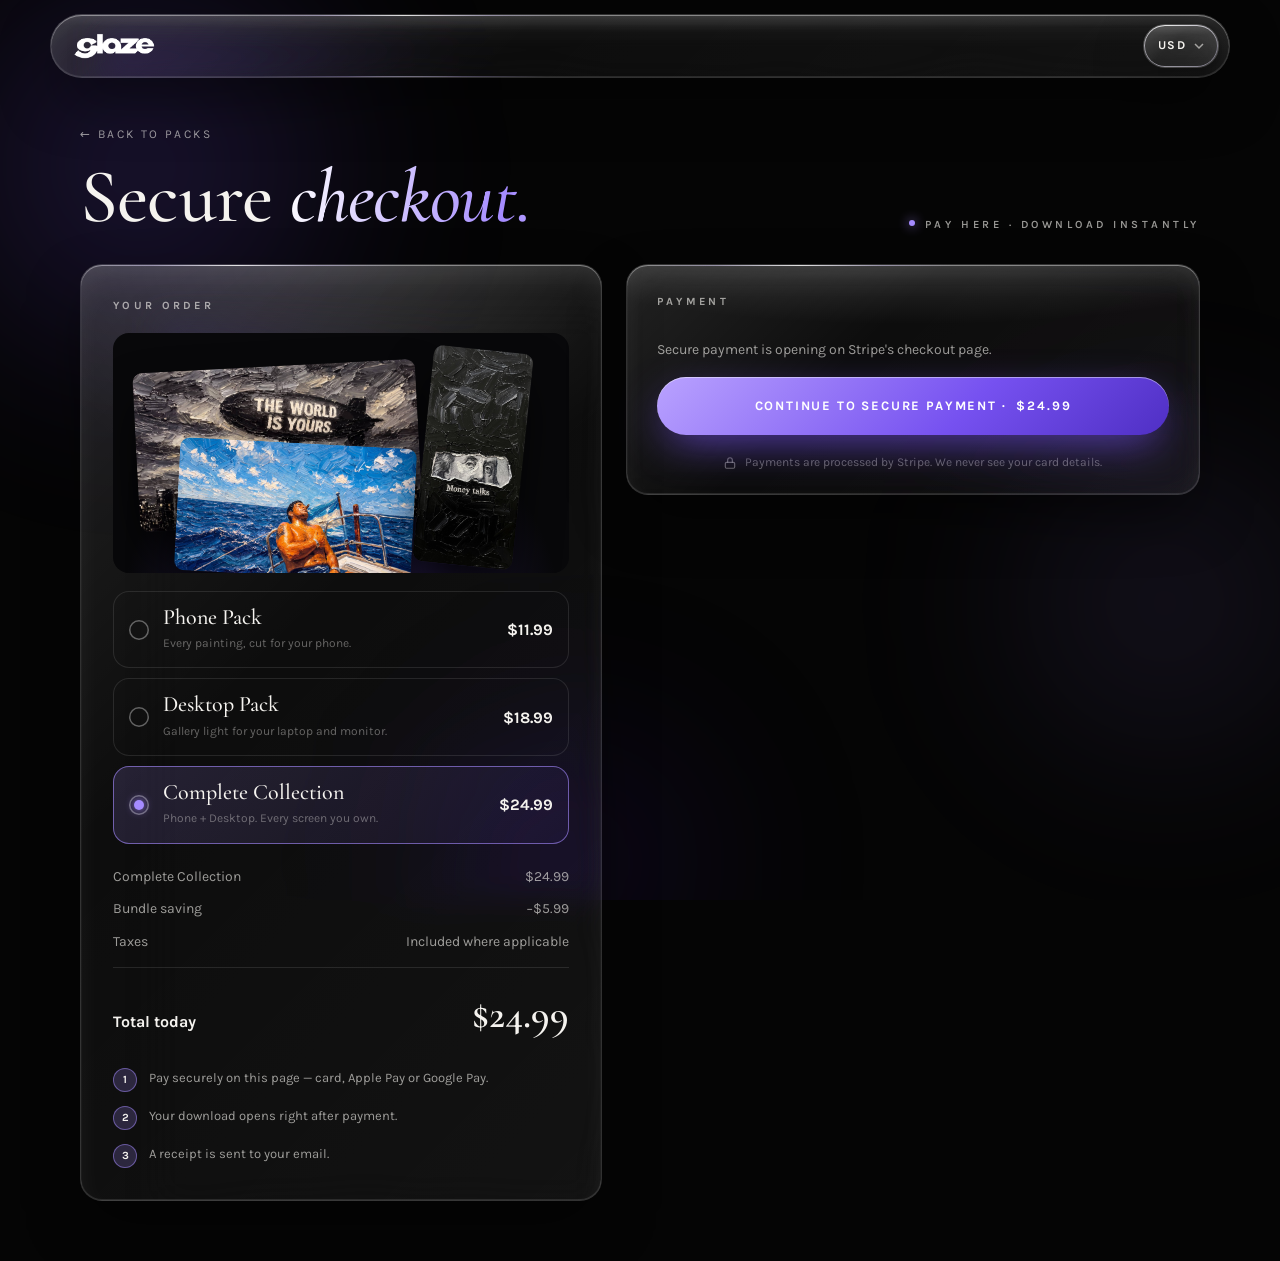
==== public/checkout.html @ a7d34955 "Add files via upload" ====
<!doctype html>
<html lang="en">
<head>
  <meta charset="utf-8">
  <meta name="viewport" content="width=device-width, initial-scale=1, viewport-fit=cover">
  <title>Checkout — Glaze</title>
  <meta name="robots" content="noindex">
  <meta name="theme-color" content="#050505">
  <link rel="icon" href="assets/img/logo-mark.png">
  <link rel="preconnect" href="https://fonts.googleapis.com">
  <link rel="preconnect" href="https://fonts.gstatic.com" crossorigin>
  <link href="https://fonts.googleapis.com/css2?family=Cormorant+Garamond:ital,wght@0,400;0,500;0,600;1,400;1,500&family=Karla:wght@400;500;600;700&display=swap" rel="stylesheet">
  <link rel="stylesheet" href="assets/css/style.css">
  <!-- Stripe.js must always load from js.stripe.com -->
  <script src="https://js.stripe.com/v3/"></script>
</head>
<body>
  <svg width="0" height="0" style="position:absolute" aria-hidden="true">
    <filter id="lg-refract" x="0" y="0" width="100%" height="100%" color-interpolation-filters="sRGB">
      <feTurbulence type="fractalNoise" baseFrequency="0.006 0.012" numOctaves="2" seed="7" result="noise"/>
      <feGaussianBlur in="noise" stdDeviation="2.5" result="soft"/>
      <feDisplacementMap in="SourceGraphic" in2="soft" scale="38" xChannelSelector="R" yChannelSelector="G"/>
    </filter>
  </svg>
  <div class="aura" aria-hidden="true"><i></i><i></i><i></i></div>

  <header class="nav glass refract">
    <a class="logo" href="index.html" aria-label="Glaze home"><img data-logo src="assets/img/logo-wordmark.png" alt="glaze"></a>
    <div class="nav-right">
      <div class="currency" data-currency>
        <button class="currency-btn glass" aria-haspopup="listbox" aria-expanded="false">
          <span data-currency-code>EUR</span>
          <svg class="chev" width="10" height="10" viewBox="0 0 10 10"><path d="M1 3l4 4 4-4" stroke="currentColor" stroke-width="1.5" fill="none"/></svg>
        </button>
        <div class="currency-menu glass" role="listbox"></div>
      </div>
    </div>
  </header>

  <main class="checkout-page">
    <div class="co-head">
      <div>
        <a class="back" href="index.html#packs">← Back to packs</a>
        <h1 class="display" style="margin-top:14px">Secure <em>checkout.</em></h1>
      </div>
      <div class="eyebrow"><span class="dot"></span>Pay here · Download instantly</div>
    </div>

    <div class="co-grid">
      <!-- Order -->
      <section class="co-card glass refract">
        <h2>Your order</h2>
        <div class="co-preview" data-preview></div>
        <div class="pack-options" data-options role="radiogroup" aria-label="Choose a pack"></div>
        <div class="summary">
          <div class="row"><span data-sum-name>Pack</span><span data-sum-price></span></div>
          <div class="row" data-sum-save-row hidden><span>Bundle saving</span><span data-sum-save></span></div>
          <div class="row"><span>Taxes</span><span>Included where applicable</span></div>
          <div class="row total"><span>Total today</span><span class="amt" data-sum-total></span></div>
        </div>
        <div class="steps">
          <div><span>1</span>Pay securely on this page — card, Apple Pay or Google Pay.</div>
          <div><span>2</span>Your download opens right after payment.</div>
          <div><span>3</span>A receipt is sent to your email.</div>
        </div>
      </section>

      <!-- Payment: Stripe Embedded Checkout mounts here -->
      <section class="co-card glass pay-card">
        <h2>Payment</h2>
        <div class="stripe-mount" id="stripe-checkout" aria-live="polite">
          <div class="pay-loading" data-pay-loading>
            <span class="spinner" aria-hidden="true"></span>
            <span>Preparing secure payment…</span>
          </div>
        </div>
        <div class="pay-fallback" data-pay-fallback hidden>
          <p>Secure payment is opening on Stripe's checkout page.</p>
          <a class="btn btn-violet pay" data-fallback-link href="#">Continue to secure payment · <span data-sum-total></span></a>
        </div>
        <div class="secure">
          <svg width="14" height="14" viewBox="0 0 24 24" fill="none" stroke="currentColor" stroke-width="2"><rect x="4" y="11" width="16" height="10" rx="2"/><path d="M8 11V7a4 4 0 018 0v4"/></svg>
          Payments are processed by Stripe. We never see your card details.
        </div>
      </section>
    </div>
  </main>

  <div class="toast glass" data-toast role="status"></div>

  <script src="assets/js/config.js"></script>
  <script src="assets/js/currency.js"></script>
  <script src="assets/js/effects.js"></script>
  <script src="assets/js/checkout.js"></script>
</body>
</html>
---- public/assets/css/style.css ----
/* =========================================================
   GLAZE — styles
   Black & white brand, violet details, liquid glass surfaces
   ========================================================= */
:root {
  --bg: #050505;
  --bg-2: #0b0b0d;
  --ink: #f5f3ef;
  --muted: rgba(245, 243, 239, 0.62);
  --faint: rgba(245, 243, 239, 0.38);
  --line: rgba(255, 255, 255, 0.10);
  --violet: #a58bff;
  --violet-2: #7651f0;
  --violet-deep: #2a1660;
  --violet-glow: rgba(140, 105, 255, 0.35);
  --serif: 'Cormorant Garamond', 'Playfair Display', Georgia, serif;
  --sans: 'Karla', ui-sans-serif, system-ui, -apple-system, sans-serif;
  --radius: 22px;
  --ease: cubic-bezier(.2, .8, .2, 1);
  --gutter: clamp(16px, 4vw, 48px);
  color-scheme: dark;
}

* { box-sizing: border-box; }
html { scroll-behavior: smooth; -webkit-text-size-adjust: 100%; overflow-x: clip; }
body {
  margin: 0; background: var(--bg); color: var(--ink);
  font-family: var(--sans); font-size: 16px; line-height: 1.6;
  -webkit-font-smoothing: antialiased; overflow-x: clip;
}
img { display: block; max-width: 100%; }
[hidden] { display: none !important; }
a { color: inherit; text-decoration: none; }
button { font: inherit; color: inherit; cursor: pointer; border: 0; background: none; }
::selection { background: var(--violet-2); color: #fff; }

/* Film grain + ambient violet light over the whole page */
.grain {
  position: fixed; inset: -50%; z-index: 100; pointer-events: none; opacity: .07;
  background-image: url("data:image/svg+xml,%3Csvg xmlns='http://www.w3.org/2000/svg' width='160' height='160'%3E%3Cfilter id='n'%3E%3CfeTurbulence type='fractalNoise' baseFrequency='.85' numOctaves='3' stitchTiles='stitch'/%3E%3C/filter%3E%3Crect width='100%25' height='100%25' filter='url(%23n)'/%3E%3C/svg%3E");
  animation: grain 1.2s steps(6) infinite;
}
@keyframes grain { 0%{transform:translate(0,0)} 20%{transform:translate(-3%,2%)} 40%{transform:translate(2%,-3%)} 60%{transform:translate(-2%,-1%)} 80%{transform:translate(3%,3%)} 100%{transform:translate(0,0)} }
.aura { position: fixed; inset: 0; z-index: -1; pointer-events: none; overflow: hidden; }
.aura i { position: absolute; border-radius: 50%; filter: blur(90px); opacity: .55; animation: drift 22s var(--ease) infinite alternate; }
.aura i:nth-child(1) { width: 46vw; height: 46vw; left: -12vw; top: -10vw; background: radial-gradient(circle, rgba(118,81,240,.45), transparent 65%); }
.aura i:nth-child(2) { width: 38vw; height: 38vw; right: -10vw; top: 40vh; background: radial-gradient(circle, rgba(165,139,255,.25), transparent 65%); animation-delay: -8s; }
.aura i:nth-child(3) { width: 30vw; height: 30vw; left: 30vw; bottom: -12vw; background: radial-gradient(circle, rgba(60,30,140,.5), transparent 65%); animation-delay: -14s; }
@keyframes drift { to { transform: translate(6vw, -4vh) scale(1.15); } }

/* ---------- Typography helpers ---------- */
.eyebrow { font-size: 11px; letter-spacing: .32em; text-transform: uppercase; color: var(--muted); font-weight: 600; }
.eyebrow .dot { display: inline-block; width: 6px; height: 6px; border-radius: 50%; background: var(--violet); margin-right: 10px; vertical-align: 2px; box-shadow: 0 0 12px var(--violet); }
.display { font-family: var(--serif); font-weight: 500; line-height: .98; letter-spacing: -.01em; margin: 0; }
.display em, .accent {
  font-style: italic; font-weight: 500;
  background: linear-gradient(100deg, #fff 0%, var(--violet) 45%, #d9ccff 70%, var(--violet-2) 100%);
  background-size: 200% 100%; -webkit-background-clip: text; background-clip: text; color: transparent;
  animation: sheen 8s linear infinite;
}
@keyframes sheen { to { background-position: -200% 0; } }
.lead { color: var(--muted); font-size: clamp(16px, 1.4vw, 18px); max-width: 560px; }
.section { position: relative; padding: clamp(80px, 12vw, 160px) var(--gutter); }
.wrap { max-width: 1240px; margin: 0 auto; }
.section-head { display: grid; gap: 18px; margin-bottom: clamp(36px, 6vw, 64px); }
.section-head h2 { font-size: clamp(42px, 6.4vw, 88px); }
.center { text-align: center; justify-items: center; }

/* =========================================================
   LIQUID GLASS
   Layered: blur + saturation, specular rim, inner glow,
   moving highlight. Chromium also gets real refraction via
   an SVG displacement filter (class .lg-refract, set by JS).
   ========================================================= */
.glass {
  position: relative; isolation: isolate;
  background: linear-gradient(135deg, rgba(255,255,255,.12), rgba(255,255,255,.035) 40%, rgba(255,255,255,.06));
  -webkit-backdrop-filter: blur(18px) saturate(180%) brightness(1.05);
  backdrop-filter: blur(18px) saturate(180%) brightness(1.05);
  border: 1px solid rgba(255,255,255,.14);
  box-shadow:
    inset 0 1px 0 rgba(255,255,255,.38),
    inset 0 -1px 0 rgba(255,255,255,.08),
    inset 0 0 0 1px rgba(255,255,255,.03),
    inset 0 18px 40px -20px rgba(255,255,255,.18),
    0 24px 60px -12px rgba(0,0,0,.6);
  border-radius: var(--radius);
}
.glass::before { /* specular rim that follows the pointer */
  content: ''; position: absolute; inset: 0; border-radius: inherit; padding: 1px; pointer-events: none; z-index: 2;
  background: radial-gradient(240px circle at var(--mx, 30%) var(--my, 0%), rgba(255,255,255,.75), rgba(190,170,255,.25) 35%, transparent 65%);
  -webkit-mask: linear-gradient(#000 0 0) content-box, linear-gradient(#000 0 0);
  -webkit-mask-composite: xor; mask-composite: exclude;
}
.glass::after { /* soft inner sheen */
  content: ''; position: absolute; inset: 0; border-radius: inherit; pointer-events: none; z-index: -1;
  background: radial-gradient(120% 60% at 50% -10%, rgba(255,255,255,.16), transparent 60%);
}
.lg-refract .glass.refract {
  -webkit-backdrop-filter: url(#lg-refract) blur(14px) saturate(180%) brightness(1.06);
  backdrop-filter: url(#lg-refract) blur(14px) saturate(180%) brightness(1.06);
}

/* ---------- Buttons ---------- */
.btn {
  position: relative; display: inline-flex; align-items: center; justify-content: center; gap: 10px;
  height: 52px; padding: 0 26px; border-radius: 999px; font-weight: 700; font-size: 13px;
  letter-spacing: .14em; text-transform: uppercase; white-space: nowrap;
  transition: transform .4s var(--ease), box-shadow .4s var(--ease), background .4s;
}
.btn:active { transform: scale(.97); }
.btn-primary { background: var(--ink); color: #0a0a0a; box-shadow: 0 0 0 1px rgba(255,255,255,.4), 0 10px 40px -8px var(--violet-glow); }
.btn-primary:hover { transform: translateY(-2px); box-shadow: 0 0 0 1px #fff, 0 18px 50px -8px rgba(140,105,255,.6); }
.btn-violet { background: linear-gradient(135deg, #b9a2ff, var(--violet-2) 60%, #4f2fc4); color: #fff; box-shadow: inset 0 1px 0 rgba(255,255,255,.45), 0 14px 44px -10px rgba(118,81,240,.8); }
.btn-violet:hover { transform: translateY(-2px); box-shadow: inset 0 1px 0 rgba(255,255,255,.55), 0 20px 56px -10px rgba(140,105,255,.95); }
.btn-glass { color: var(--ink); }
.btn-glass:hover { transform: translateY(-2px); }
.btn .arrow { transition: transform .4s var(--ease); }
.btn:hover .arrow { transform: translateX(4px); }

/* ---------- Navigation ---------- */
.nav {
  position: fixed; top: 14px; left: 50%; transform: translateX(-50%); z-index: 50;
  width: min(1180px, calc(100% - 28px)); height: 64px; padding: 0 10px 0 22px;
  display: flex; align-items: center; justify-content: space-between; gap: 16px; border-radius: 999px;
  transition: top .4s var(--ease), background .4s;
}
.logo { display: flex; align-items: center; height: 100%; }
.logo img { height: 26px; width: auto; }
.nav-links { display: flex; gap: 30px; font-size: 11px; letter-spacing: .26em; text-transform: uppercase; color: var(--muted); font-weight: 600; }
.nav-links a { transition: color .3s; }
.nav-links a:hover { color: var(--ink); }
.nav-right { display: flex; align-items: center; gap: 8px; }
.nav .btn { height: 44px; padding: 0 20px; font-size: 11px; }

.currency { position: relative; }
.currency-btn { height: 44px; padding: 0 14px; border-radius: 999px; display: flex; align-items: center; gap: 8px; font-size: 12px; font-weight: 700; letter-spacing: .12em; }
.currency-btn .chev { opacity: .6; transition: transform .3s; }
.currency.open .currency-btn .chev { transform: rotate(180deg); }
.currency-menu {
  position: absolute; right: 0; top: calc(100% + 10px); width: 240px; max-height: 360px; overflow: auto; padding: 8px;
  opacity: 0; pointer-events: none; transform: translateY(-6px) scale(.98); transform-origin: top right;
  transition: opacity .3s var(--ease), transform .3s var(--ease); background: rgba(14,12,22,.72); border-radius: 18px;
}
.currency.open .currency-menu { opacity: 1; pointer-events: auto; transform: none; }
.currency-menu button { width: 100%; display: flex; justify-content: space-between; padding: 10px 12px; border-radius: 10px; font-size: 13px; color: var(--muted); }
.currency-menu button:hover, .currency-menu button[aria-selected="true"] { background: rgba(255,255,255,.08); color: var(--ink); }
.currency-menu .note { padding: 8px 12px 10px; font-size: 11px; color: var(--faint); line-height: 1.4; border-bottom: 1px solid var(--line); margin-bottom: 6px; }

/* ---------- Hero ---------- */
.hero { position: relative; min-height: 100vh; padding: 140px var(--gutter) 60px; display: grid; justify-items: center; text-align: center; overflow: hidden; }
.hero h1 { font-size: clamp(48px, 8.4vw, 128px); max-width: 1100px; margin-top: 22px; }
.hero .lead { margin: 26px auto 0; text-align: center; }
.hero-ctas { display: flex; gap: 12px; flex-wrap: wrap; justify-content: center; margin-top: 34px; }
.hero-meta { display: flex; gap: 22px; flex-wrap: wrap; justify-content: center; margin-top: 22px; font-size: 11px; letter-spacing: .24em; text-transform: uppercase; color: var(--faint); font-weight: 600; }
.hero-meta span::before { content: '✦'; color: var(--violet); margin-right: 8px; }

/* 3D stage with devices */
.stage { position: relative; width: min(1100px, 100%); margin-top: clamp(50px, 8vw, 90px); perspective: 1800px; }
.stage-inner { position: relative; transform-style: preserve-3d; transform: rotateX(var(--rx, 8deg)) rotateY(var(--ry, -6deg)); transition: transform .9s var(--ease); }
.laptop { position: relative; width: 78%; margin: 0 auto; transform: translateZ(0); transform-style: preserve-3d; }
.laptop .lid { position: relative; aspect-ratio: 16/10; border-radius: 20px 20px 8px 8px; padding: 1.4%; background: linear-gradient(160deg, #2a2a2e, #0c0c0e); box-shadow: inset 0 0 0 1px rgba(255,255,255,.12), 0 60px 120px -30px rgba(0,0,0,.9), 0 0 120px -20px var(--violet-glow); }
.laptop .base { height: 16px; margin: 0 -6%; border-radius: 0 0 22px 22px; background: linear-gradient(#3a3a3f, #141416 70%); box-shadow: 0 30px 60px -10px rgba(0,0,0,.8); position: relative; }
.laptop .base::before { content: ''; position: absolute; left: 50%; top: 0; width: 16%; height: 6px; transform: translateX(-50%); border-radius: 0 0 10px 10px; background: #0b0b0c; }
.screen { position: relative; width: 100%; height: 100%; overflow: hidden; border-radius: 10px 10px 4px 4px; background: #000; }
.screen img, .screen canvas { position: absolute; inset: 0; width: 100%; height: 100%; object-fit: cover; }
.screen canvas { z-index: 3; pointer-events: none; }
.screen .cur { z-index: 2; }
.screen .nxt { z-index: 1; }
.screen-glare { position: absolute; inset: 0; z-index: 4; pointer-events: none; background: linear-gradient(115deg, rgba(255,255,255,.14) 0%, transparent 32%, transparent 70%, rgba(255,255,255,.05)); }
.phone {
  position: absolute; right: 2%; bottom: -6%; width: 21%; aspect-ratio: 9/19.5; border-radius: 15% / 7%; padding: 2.2%;
  background: linear-gradient(160deg, #303034, #0a0a0b); transform: translateZ(120px) rotateY(-14deg) rotateZ(2deg);
  box-shadow: inset 0 0 0 1px rgba(255,255,255,.16), -30px 50px 100px -20px rgba(0,0,0,.95), 0 0 80px -20px var(--violet-glow);
}
.phone .screen { border-radius: 13% / 6%; }
.phone .island { position: absolute; top: 3.2%; left: 50%; width: 30%; height: 2.6%; transform: translateX(-50%); background: #000; border-radius: 99px; z-index: 6; }
.float-card { position: absolute; width: 15%; aspect-ratio: 9/19.5; border-radius: 14px; overflow: hidden; box-shadow: 0 40px 80px -20px rgba(0,0,0,.9); }
.float-card img { width: 100%; height: 100%; object-fit: cover; }
.float-card.a { left: -1%; top: 6%; transform: translateZ(-160px) rotateY(18deg) rotateZ(-6deg); animation: bob 9s ease-in-out infinite; }
.float-card.b { left: 6%; bottom: -12%; width: 13%; transform: translateZ(60px) rotateY(16deg) rotateZ(5deg); animation: bob 11s ease-in-out infinite -3s; }
@keyframes bob { 50% { margin-top: -18px; } }
.stage-caption { position: absolute; left: 50%; bottom: -64px; transform: translateX(-50%); display: flex; align-items: center; gap: 12px; padding: 10px 18px; border-radius: 999px; font-size: 12px; color: var(--muted); white-space: nowrap; }
.stage-caption b { color: var(--ink); font-family: var(--serif); font-style: italic; font-size: 17px; font-weight: 500; }

/* Liquid glass lens over the hero */
.lens {
  position: absolute; z-index: 8; width: 170px; height: 170px; border-radius: 50%; left: 0; top: 0; pointer-events: none;
  transform: translate3d(var(--lx, 60%), var(--ly, 40%), 0);
  background: radial-gradient(circle at 30% 25%, rgba(255,255,255,.28), rgba(255,255,255,.04) 40%, rgba(165,139,255,.08) 70%, rgba(255,255,255,.12));
  -webkit-backdrop-filter: blur(1.5px) saturate(160%) brightness(1.12) contrast(1.05);
  backdrop-filter: blur(1.5px) saturate(160%) brightness(1.12) contrast(1.05);
  box-shadow: inset 0 2px 1px rgba(255,255,255,.7), inset 0 -10px 24px rgba(165,139,255,.25), inset 0 0 0 1px rgba(255,255,255,.3), inset 10px 10px 30px rgba(255,255,255,.08), 0 30px 60px -10px rgba(0,0,0,.6);
}
.lg-refract .lens { -webkit-backdrop-filter: url(#lg-lens) saturate(170%) brightness(1.12); backdrop-filter: url(#lg-lens) saturate(170%) brightness(1.12); }
.lens::after { content: ''; position: absolute; inset: 10%; border-radius: 50%; background: radial-gradient(circle at 35% 25%, rgba(255,255,255,.55), transparent 28%); opacity: .8; }

/* ---------- Marquee ---------- */
.marquee { overflow: hidden; border-block: 1px solid var(--line); padding: 22px 0; background: linear-gradient(90deg, rgba(118,81,240,.06), transparent, rgba(118,81,240,.06)); }
.marquee-track { display: flex; gap: 48px; width: max-content; animation: marquee 38s linear infinite; font-family: var(--serif); font-size: clamp(24px, 3vw, 38px); font-style: italic; color: var(--muted); white-space: nowrap; }
.marquee-track span::after { content: '✦'; font-style: normal; color: var(--violet); margin-left: 48px; font-size: .6em; vertical-align: middle; }
@keyframes marquee { to { transform: translateX(-50%); } }

/* ---------- Gallery ---------- */
.tabs { display: inline-flex; padding: 6px; border-radius: 999px; gap: 4px; }
.tabs button { height: 42px; padding: 0 22px; border-radius: 999px; font-size: 11px; font-weight: 700; letter-spacing: .22em; text-transform: uppercase; color: var(--muted); transition: background .4s var(--ease), color .3s; }
.tabs button[aria-selected="true"] { background: var(--ink); color: #0a0a0a; }
.gallery-note { font-size: 13px; color: var(--faint); max-width: 520px; }
.grid { display: grid; gap: clamp(14px, 2vw, 24px); perspective: 1400px; }
.grid.desktop { grid-template-columns: repeat(3, 1fr); }
.grid.desktop .card:nth-child(1), .grid.desktop .card:nth-child(5) { grid-column: span 2; }
.grid.phone { grid-template-columns: repeat(6, 1fr); }
.grid[hidden] { display: none; }
.card {
  position: relative; border-radius: 18px; overflow: hidden; cursor: zoom-in; transform-style: preserve-3d;
  transform: rotateX(var(--tx, 0)) rotateY(var(--ty, 0)); transition: transform .6s var(--ease), box-shadow .6s var(--ease);
  box-shadow: 0 30px 60px -30px rgba(0,0,0,.9), 0 0 0 1px rgba(255,255,255,.06); background: #111;
}
.grid.desktop .card { aspect-ratio: 16/9; }
.grid.desktop .card:nth-child(1), .grid.desktop .card:nth-child(5) { aspect-ratio: auto; }
.grid.phone .card { aspect-ratio: 9/19.5; }
.card img { width: 100%; height: 100%; object-fit: cover; transition: transform 1.2s var(--ease); }
.card:hover { box-shadow: 0 50px 90px -30px rgba(0,0,0,.95), 0 0 0 1px rgba(165,139,255,.4), 0 0 60px -10px var(--violet-glow); }
.card:hover img { transform: scale(1.06); }
.card .wm { position: absolute; inset: 0; pointer-events: none; opacity: .16;
  background-image: url("data:image/svg+xml,%3Csvg xmlns='http://www.w3.org/2000/svg' width='220' height='120'%3E%3Ctext x='10' y='70' transform='rotate(-18 110 60)' font-family='Arial Black,Arial' font-weight='900' font-size='30' fill='white'%3Eglaze%3C/text%3E%3C/svg%3E"); }
.card .glare { position: absolute; inset: 0; pointer-events: none; opacity: 0; transition: opacity .4s; background: radial-gradient(400px circle at var(--gx, 50%) var(--gy, 50%), rgba(255,255,255,.22), transparent 45%); }
.card:hover .glare { opacity: 1; }
.card .meta { position: absolute; left: 10px; right: 10px; bottom: 10px; display: flex; justify-content: space-between; align-items: center; gap: 8px; padding: 9px 14px; border-radius: 14px; font-size: 13px; transform: translateY(8px); opacity: 0; transition: .5s var(--ease); }
.card:hover .meta, .card:focus-visible .meta { transform: none; opacity: 1; }
.card .meta b { font-family: var(--serif); font-style: italic; font-weight: 500; font-size: 17px; white-space: nowrap; overflow: hidden; text-overflow: ellipsis; }
.card .meta small { font-size: 10px; letter-spacing: .2em; text-transform: uppercase; color: var(--muted); white-space: nowrap; }
.more { margin-top: 34px; text-align: center; color: var(--faint); font-family: var(--serif); font-style: italic; font-size: 22px; }

/* ---------- Snap / manifesto ---------- */
.snap { display: grid; grid-template-columns: 1.05fr 1fr; gap: clamp(30px, 6vw, 90px); align-items: center; }
.snap-frame { position: relative; aspect-ratio: 16/10; border-radius: 20px; overflow: hidden; box-shadow: 0 50px 100px -30px rgba(0,0,0,.9), 0 0 0 1px rgba(255,255,255,.08); }
.snap-frame img, .snap-frame canvas { position: absolute; inset: 0; width: 100%; height: 100%; object-fit: cover; }
.snap-frame canvas { z-index: 2; }
.snap-btn { position: absolute; z-index: 5; right: 14px; bottom: 14px; height: 42px; padding: 0 16px; border-radius: 999px; font-size: 11px; font-weight: 700; letter-spacing: .2em; text-transform: uppercase; }
.manifesto p.big { font-family: var(--serif); font-size: clamp(30px, 3.6vw, 50px); line-height: 1.12; margin: 18px 0 0; }
.manifesto p.big .w { opacity: .14; transition: opacity .5s; }
.manifesto p.big .w.on { opacity: 1; }
.manifesto .sign { margin-top: 26px; color: var(--muted); }

/* ---------- Features ---------- */
.features { display: grid; grid-template-columns: repeat(4, 1fr); gap: 16px; }
.feature { padding: 26px; min-height: 190px; display: flex; flex-direction: column; gap: 10px; }
.feature .ico { width: 44px; height: 44px; border-radius: 14px; display: grid; place-items: center; background: linear-gradient(135deg, rgba(165,139,255,.35), rgba(118,81,240,.1)); box-shadow: inset 0 1px 0 rgba(255,255,255,.35); margin-bottom: 8px; }
.feature h3 { margin: 0; font-family: var(--serif); font-weight: 500; font-size: 26px; line-height: 1.1; }
.feature p { margin: 0; color: var(--muted); font-size: 14px; }

/* ---------- Packs ---------- */
.packs { display: grid; grid-template-columns: repeat(3, 1fr); gap: 20px; align-items: stretch; perspective: 1600px; }
.pack { display: flex; flex-direction: column; padding: 14px 14px 26px; transform: rotateX(var(--tx, 0)) rotateY(var(--ty, 0)); transition: transform .7s var(--ease); }
.pack .cover { position: relative; height: 200px; border-radius: 14px; overflow: hidden; background: #0b0b0d; }
.pack .cover img { position: absolute; border-radius: 10px; object-fit: cover; box-shadow: 0 20px 40px -10px rgba(0,0,0,.9); transition: transform .8s var(--ease); }
.pack .cover .c-phone { width: 30%; aspect-ratio: 9/19.5; top: 14%; }
.pack .cover .c-desk { width: 64%; aspect-ratio: 16/9; }
.pack[data-pack="phone"] .cover img:nth-child(1) { left: 6%; transform: rotate(-8deg) translateY(10px); }
.pack[data-pack="phone"] .cover img:nth-child(2) { left: 35%; top: 6%; z-index: 2; }
.pack[data-pack="phone"] .cover img:nth-child(3) { left: 64%; transform: rotate(8deg) translateY(10px); }
.pack[data-pack="desktop"] .cover img:nth-child(1) { left: 4%; top: 12%; transform: rotate(-5deg); }
.pack[data-pack="desktop"] .cover img:nth-child(2) { left: 18%; top: 30%; z-index: 2; }
.pack[data-pack="desktop"] .cover img:nth-child(3) { left: 33%; top: 10%; transform: rotate(5deg); }
.pack[data-pack="complete"] .cover img:nth-child(1) { left: 5%; top: 18%; width: 60%; aspect-ratio: 16/9; transform: rotate(-4deg); }
.pack[data-pack="complete"] .cover img:nth-child(2) { left: 58%; top: 6%; width: 26%; aspect-ratio: 9/19.5; z-index: 2; transform: rotate(6deg); }
.pack[data-pack="complete"] .cover img:nth-child(3) { left: 16%; top: 46%; width: 50%; aspect-ratio: 16/9; z-index: 1; transform: rotate(3deg); }
.pack:hover .cover img { transform: none !important; }
.pack .body { padding: 22px 12px 0; display: flex; flex-direction: column; gap: 14px; flex: 1; }
.pack h3 { margin: 0; font-family: var(--serif); font-weight: 500; font-size: 34px; line-height: 1; }
.pack .tag { color: var(--muted); font-size: 14px; margin-top: -6px; }
.pack .price { display: flex; align-items: baseline; gap: 10px; margin-top: 4px; }
.pack .price .amt { font-family: var(--serif); font-size: 58px; line-height: 1; font-weight: 600; letter-spacing: -.02em; }
.pack .price small { font-size: 12px; color: var(--faint); letter-spacing: .1em; text-transform: uppercase; }
.pack ul { list-style: none; padding: 0; margin: 6px 0 8px; display: grid; gap: 10px; font-size: 14px; color: var(--muted); }
.pack li { display: flex; gap: 10px; align-items: flex-start; }
.pack li::before { content: ''; flex: none; width: 16px; height: 16px; margin-top: 3px; border-radius: 50%; background: radial-gradient(circle, var(--violet) 0 3px, transparent 4px), rgba(165,139,255,.16); box-shadow: inset 0 0 0 1px rgba(165,139,255,.5); }
.pack .btn { margin-top: auto; width: 100%; }
.pack .fine { text-align: center; font-size: 11px; color: var(--faint); letter-spacing: .1em; text-transform: uppercase; }
.pack.featured { border-color: rgba(165,139,255,.5); box-shadow: inset 0 1px 0 rgba(255,255,255,.45), 0 0 0 1px rgba(165,139,255,.35), 0 40px 100px -20px rgba(118,81,240,.55); background: linear-gradient(160deg, rgba(165,139,255,.2), rgba(255,255,255,.04) 45%, rgba(118,81,240,.12)); }
.badge { position: absolute; z-index: 5; top: 26px; left: 26px; padding: 7px 12px; border-radius: 999px; font-size: 10px; font-weight: 700; letter-spacing: .22em; text-transform: uppercase; }
.save { display: inline-block; padding: 4px 10px; border-radius: 999px; font-size: 11px; font-weight: 700; letter-spacing: .12em; color: #e5dcff; background: rgba(118,81,240,.3); box-shadow: inset 0 0 0 1px rgba(165,139,255,.5); }
.currency-line { margin-top: 26px; text-align: center; font-size: 13px; color: var(--faint); }
.currency-line button { color: var(--violet); text-decoration: underline; text-underline-offset: 3px; }
.trust { display: flex; justify-content: center; flex-wrap: wrap; gap: 26px; margin-top: 18px; font-size: 11px; letter-spacing: .2em; text-transform: uppercase; color: var(--faint); font-weight: 600; }

/* ---------- FAQ ---------- */
.faq { display: grid; grid-template-columns: .8fr 1.2fr; gap: clamp(30px, 6vw, 90px); align-items: start; }
.faq-list { display: grid; gap: 10px; }
.faq details { border-radius: 18px; padding: 0 22px; }
.faq summary { list-style: none; cursor: pointer; padding: 20px 0; display: flex; justify-content: space-between; gap: 16px; font-weight: 600; }
.faq summary::-webkit-details-marker { display: none; }
.faq summary .plus { flex: none; width: 26px; height: 26px; border-radius: 50%; display: grid; place-items: center; box-shadow: inset 0 0 0 1px var(--line); transition: transform .4s var(--ease), background .4s; }
.faq details[open] summary .plus { transform: rotate(45deg); background: rgba(165,139,255,.25); }
.faq details p { margin: 0 0 20px; color: var(--muted); font-size: 15px; }

/* ---------- Final CTA + footer ---------- */
.final { text-align: center; overflow: hidden; }
.final h2 { font-size: clamp(48px, 9vw, 140px); }
.final .big-mark { width: clamp(80px, 10vw, 130px); margin: 0 auto 30px; filter: drop-shadow(0 0 40px rgba(165,139,255,.6)); animation: float 6s ease-in-out infinite; }
@keyframes float { 50% { transform: translateY(-12px) rotate(-3deg); } }
footer { border-top: 1px solid var(--line); padding: 40px var(--gutter) 120px; }
.foot { max-width: 1240px; margin: 0 auto; display: flex; flex-wrap: wrap; gap: 24px; justify-content: space-between; align-items: center; color: var(--faint); font-size: 13px; }
.foot nav { display: flex; gap: 22px; flex-wrap: wrap; }
.foot a:hover { color: var(--ink); }

/* Sticky purchase bar */
.sticky {
  position: fixed; z-index: 40; left: 50%; bottom: 16px; transform: translate(-50%, 140%);
  width: min(620px, calc(100% - 24px)); padding: 8px 8px 8px 22px; border-radius: 999px;
  display: flex; align-items: center; justify-content: space-between; gap: 12px; transition: transform .7s var(--ease);
}
.sticky.show { transform: translate(-50%, 0); }
.sticky .info { font-size: 13px; color: var(--muted); line-height: 1.3; }
.sticky .info b { color: var(--ink); font-family: var(--serif); font-size: 20px; font-weight: 600; }
.sticky .btn { height: 46px; }

/* Lightbox */
.lightbox { position: fixed; inset: 0; z-index: 80; display: grid; place-items: center; padding: 20px; background: rgba(0,0,0,.6); -webkit-backdrop-filter: blur(10px); backdrop-filter: blur(10px); opacity: 0; pointer-events: none; transition: opacity .4s; }
.lightbox.open { opacity: 1; pointer-events: auto; }
.lb-panel { width: min(1000px, 100%); max-height: calc(100vh - 40px); overflow: auto; padding: clamp(18px, 3vw, 30px); display: grid; grid-template-columns: 1.5fr 1fr; gap: 28px; align-items: center; transform: scale(.96) translateY(10px); transition: transform .5s var(--ease); }
.lightbox.open .lb-panel { transform: none; }
.lb-device { display: grid; place-items: center; }
.lb-device .laptop { width: 100%; }
.lb-device .phone { position: relative; right: auto; bottom: auto; width: min(230px, 60%); transform: none; }
.lb-info h3 { font-family: var(--serif); font-weight: 500; font-size: 40px; margin: 10px 0 6px; line-height: 1; }
.lb-info p { color: var(--muted); margin: 0 0 22px; }
.lb-close { position: absolute; top: 14px; right: 14px; width: 40px; height: 40px; border-radius: 50%; z-index: 5; display: grid; place-items: center; font-size: 20px; }

/* Toast */
.toast { position: fixed; z-index: 90; left: 50%; top: 92px; transform: translate(-50%, -20px); opacity: 0; pointer-events: none; padding: 14px 20px; border-radius: 16px; max-width: calc(100% - 32px); font-size: 14px; transition: .5s var(--ease); background: rgba(20,16,34,.75); }
.toast.show { opacity: 1; transform: translate(-50%, 0); }

/* Reveal on scroll */
.reveal { opacity: 0; translate: 0 40px; transition: opacity 1.1s var(--ease) var(--d, 0s), translate 1.1s var(--ease) var(--d, 0s), transform .6s var(--ease), box-shadow .6s var(--ease); }
.reveal.in { opacity: 1; translate: none; }

/* =========================================================
   CHECKOUT
   ========================================================= */
.checkout-page { min-height: 100vh; padding: 120px var(--gutter) 60px; }
.co-grid { max-width: 1120px; margin: 0 auto; display: grid; grid-template-columns: 1.05fr 1fr; gap: 24px; align-items: start; }
.co-head { max-width: 1120px; margin: 0 auto 30px; display: flex; justify-content: space-between; align-items: end; gap: 20px; flex-wrap: wrap; }
.co-head h1 { font-size: clamp(42px, 6vw, 76px); }
.back { font-size: 12px; letter-spacing: .2em; text-transform: uppercase; color: var(--muted); }
.back:hover { color: var(--ink); }
.co-card { padding: clamp(20px, 3vw, 32px); }
.co-card h2 { margin: 0 0 18px; font-size: 11px; letter-spacing: .3em; text-transform: uppercase; color: var(--muted); font-weight: 700; }
.pack-options { display: grid; gap: 10px; }
.pack-opt { display: grid; grid-template-columns: auto 1fr auto; gap: 14px; align-items: center; padding: 14px 16px; border-radius: 16px; cursor: pointer; box-shadow: inset 0 0 0 1px var(--line); transition: box-shadow .3s, background .3s; }
.pack-opt:hover { background: rgba(255,255,255,.04); }
.pack-opt input { position: absolute; opacity: 0; pointer-events: none; }
.pack-opt .radio { width: 20px; height: 20px; border-radius: 50%; box-shadow: inset 0 0 0 1.5px rgba(255,255,255,.35); display: grid; place-items: center; }
.pack-opt .radio::after { content: ''; width: 10px; height: 10px; border-radius: 50%; background: var(--violet); transform: scale(0); transition: transform .3s var(--ease); box-shadow: 0 0 10px var(--violet); }
.pack-opt.sel { background: linear-gradient(135deg, rgba(165,139,255,.16), rgba(118,81,240,.05)); box-shadow: inset 0 0 0 1px rgba(165,139,255,.6); }
.pack-opt.sel .radio::after { transform: scale(1); }
.pack-opt b { font-family: var(--serif); font-size: 22px; font-weight: 500; display: block; line-height: 1.1; }
.pack-opt small { color: var(--faint); font-size: 12px; }
.pack-opt .p { font-weight: 700; }
.co-preview { position: relative; height: 240px; border-radius: 16px; overflow: hidden; margin-bottom: 18px; background: radial-gradient(circle at 50% 120%, rgba(118,81,240,.35), transparent 60%), #08080a; }
.co-preview img { position: absolute; border-radius: 10px; object-fit: cover; box-shadow: 0 24px 50px -10px rgba(0,0,0,.95); transition: all .8s var(--ease); }
.summary { margin-top: 22px; display: grid; gap: 10px; font-size: 14px; color: var(--muted); }
.summary .row { display: flex; justify-content: space-between; }
.summary .total { padding-top: 14px; margin-top: 4px; border-top: 1px solid var(--line); color: var(--ink); font-size: 16px; font-weight: 700; align-items: baseline; }
.summary .total .amt { font-family: var(--serif); font-size: 40px; font-weight: 600; }
.field { display: grid; gap: 8px; margin-bottom: 16px; }
.field label { font-size: 11px; letter-spacing: .22em; text-transform: uppercase; color: var(--muted); font-weight: 700; }
.input { height: 52px; width: 100%; padding: 0 16px; border-radius: 14px; font: inherit; color: var(--ink); background: rgba(255,255,255,.04); border: 1px solid rgba(255,255,255,.12); outline: none; transition: border-color .3s, box-shadow .3s; }
.input:focus { border-color: rgba(165,139,255,.7); box-shadow: 0 0 0 4px rgba(118,81,240,.2); }
select.input { appearance: none; background-image: linear-gradient(45deg, transparent 50%, #aaa 50%), linear-gradient(135deg, #aaa 50%, transparent 50%); background-position: calc(100% - 22px) 23px, calc(100% - 16px) 23px; background-size: 6px 6px; background-repeat: no-repeat; }
select.input option { background: #111; }
.methods { display: grid; grid-template-columns: repeat(4, 1fr); gap: 8px; margin-bottom: 20px; }
.method { height: 48px; border-radius: 12px; display: grid; place-items: center; font-size: 12px; font-weight: 700; letter-spacing: .04em; box-shadow: inset 0 0 0 1px var(--line); background: rgba(255,255,255,.03); color: var(--muted); }
.check { display: flex; gap: 12px; font-size: 13px; color: var(--muted); margin: 6px 0 20px; align-items: flex-start; }
.check input { margin-top: 3px; accent-color: var(--violet-2); width: 16px; height: 16px; flex: none; }
.pay { width: 100%; height: 58px; font-size: 13px; }
.secure { display: flex; align-items: center; justify-content: center; gap: 8px; margin-top: 14px; font-size: 12px; color: var(--faint); text-align: center; }
.err { color: #ff9b9b; font-size: 13px; min-height: 18px; margin-top: -8px; margin-bottom: 8px; }
.steps { display: grid; gap: 14px; margin-top: 22px; }
.steps div { display: flex; gap: 12px; font-size: 13px; color: var(--muted); }
.steps span { flex: none; width: 24px; height: 24px; border-radius: 50%; display: grid; place-items: center; font-size: 11px; font-weight: 700; color: var(--ink); background: rgba(165,139,255,.2); box-shadow: inset 0 0 0 1px rgba(165,139,255,.5); }

/* =========================================================
   RESPONSIVE
   ========================================================= */
@media (max-width: 1024px) {
  .features { grid-template-columns: repeat(2, 1fr); }
  .packs { grid-template-columns: 1fr; max-width: 520px; margin: 0 auto; }
  .pack.featured { order: -1; }
  .grid.phone { grid-template-columns: repeat(3, 1fr); }
}
@media (max-width: 860px) {
  .nav-links { display: none; }
  .snap, .faq, .co-grid { grid-template-columns: 1fr; }
  .lb-panel { grid-template-columns: 1fr; }
  .grid.desktop { grid-template-columns: 1fr 1fr; }
  .grid.desktop .card:nth-child(1), .grid.desktop .card:nth-child(5) { grid-column: span 2; aspect-ratio: 16/9; }
}
@media (max-width: 600px) {
  .nav { height: 56px; padding-left: 16px; top: 10px; }
  .logo img { height: 22px; }
  .nav .btn { display: none; }
  .hero { padding-top: 112px; }
  .hero-ctas .btn { width: 100%; }
  .laptop { width: 92%; }
  .phone { width: 26%; right: -1%; bottom: -10%; }
  .float-card { display: none; }
  .lens { width: 110px; height: 110px; }
  .stage-caption { bottom: -70px; font-size: 11px; }
  .grid.desktop { grid-template-columns: 1fr; }
  .grid.desktop .card:nth-child(1), .grid.desktop .card:nth-child(5) { grid-column: auto; }
  .grid.phone { grid-template-columns: repeat(2, 1fr); }
  .card .meta { opacity: 1; transform: none; }
  .features { grid-template-columns: 1fr; }
  .feature { min-height: 0; }
  .methods { grid-template-columns: repeat(2, 1fr); }
  .sticky { padding-left: 16px; }
  .sticky .info span { display: none; }
}
@media (prefers-reduced-motion: reduce) {
  *, *::before, *::after { animation: none !important; transition-duration: .01ms !important; }
  .reveal { opacity: 1; transform: none; }
}

/* =========================================================
   EMBEDDED STRIPE CHECKOUT + THANK-YOU
   ========================================================= */
.co-grid { grid-template-columns: 1fr 1.1fr; }
.pay-card { padding: clamp(14px, 2vw, 22px); }
.pay-card h2 { padding: 6px 8px 0; }
.stripe-mount { min-height: 520px; border-radius: 16px; overflow: hidden; }
.pay-loading { min-height: 520px; display: grid; place-content: center; justify-items: center; gap: 14px; color: var(--muted); font-size: 14px; }
.spinner { width: 34px; height: 34px; border-radius: 50%; border: 2px solid rgba(255,255,255,.14); border-top-color: var(--violet); animation: spin .9s linear infinite; }
@keyframes spin { to { transform: rotate(360deg); } }
.pay-fallback { padding: 10px 8px 4px; }
.pay-fallback p { margin: 0 0 16px; color: var(--muted); font-size: 14px; }
.pay-fallback .btn[aria-disabled="true"] { opacity: .5; pointer-events: none; }

.ty { min-height: 100vh; display: grid; place-items: center; padding: 120px var(--gutter) 60px; }
.ty-card { width: min(640px, 100%); padding: clamp(24px, 4vw, 44px); text-align: center; display: grid; gap: 18px; justify-items: center; }
.ty-card h1 { font-size: clamp(42px, 7vw, 72px); }
.ty-card p { margin: 0; color: var(--muted); max-width: 460px; }
.ty-icon { width: 64px; height: 64px; border-radius: 50%; display: grid; place-items: center; background: linear-gradient(135deg, rgba(165,139,255,.45), rgba(118,81,240,.15)); box-shadow: inset 0 1px 0 rgba(255,255,255,.4), 0 0 50px -6px var(--violet-glow); }
.ty-downloads { display: grid; gap: 10px; width: 100%; margin-top: 6px; }
.ty-downloads .btn { width: 100%; }
.ty-small { font-size: 13px; color: var(--faint) !important; }
@media (max-width: 860px) { .co-grid { grid-template-columns: 1fr; } }
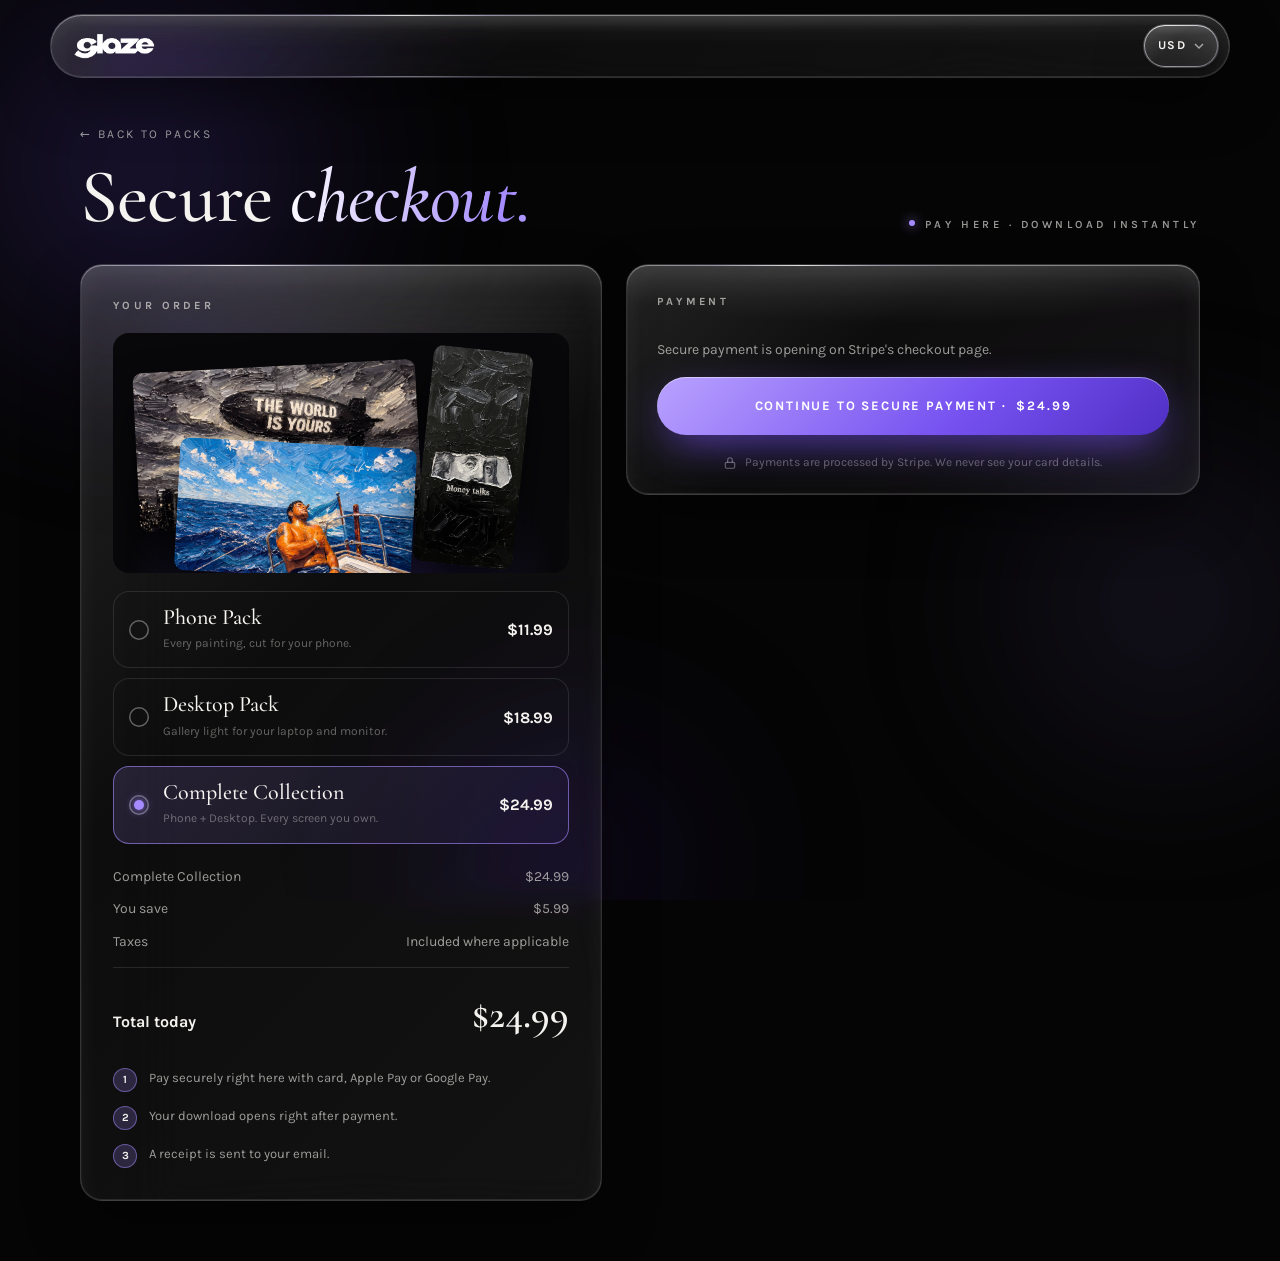
==== commit 33a57ba5: "Update checkout.html" ====
--- a/public/checkout.html
+++ b/public/checkout.html
@@ -3,7 +3,7 @@
 <head>
   <meta charset="utf-8">
   <meta name="viewport" content="width=device-width, initial-scale=1, viewport-fit=cover">
-  <title>Checkout — Glaze</title>
+  <title>Checkout | Glaze</title>
   <meta name="robots" content="noindex">
   <meta name="theme-color" content="#050505">
   <link rel="icon" href="assets/img/logo-mark.png">
@@ -54,12 +54,12 @@
         <div class="pack-options" data-options role="radiogroup" aria-label="Choose a pack"></div>
         <div class="summary">
           <div class="row"><span data-sum-name>Pack</span><span data-sum-price></span></div>
-          <div class="row" data-sum-save-row hidden><span>Bundle saving</span><span data-sum-save></span></div>
+          <div class="row" data-sum-save-row hidden><span>You save</span><span data-sum-save></span></div>
           <div class="row"><span>Taxes</span><span>Included where applicable</span></div>
           <div class="row total"><span>Total today</span><span class="amt" data-sum-total></span></div>
         </div>
         <div class="steps">
-          <div><span>1</span>Pay securely on this page — card, Apple Pay or Google Pay.</div>
+          <div><span>1</span>Pay securely right here with card, Apple Pay or Google Pay.</div>
           <div><span>2</span>Your download opens right after payment.</div>
           <div><span>3</span>A receipt is sent to your email.</div>
         </div>
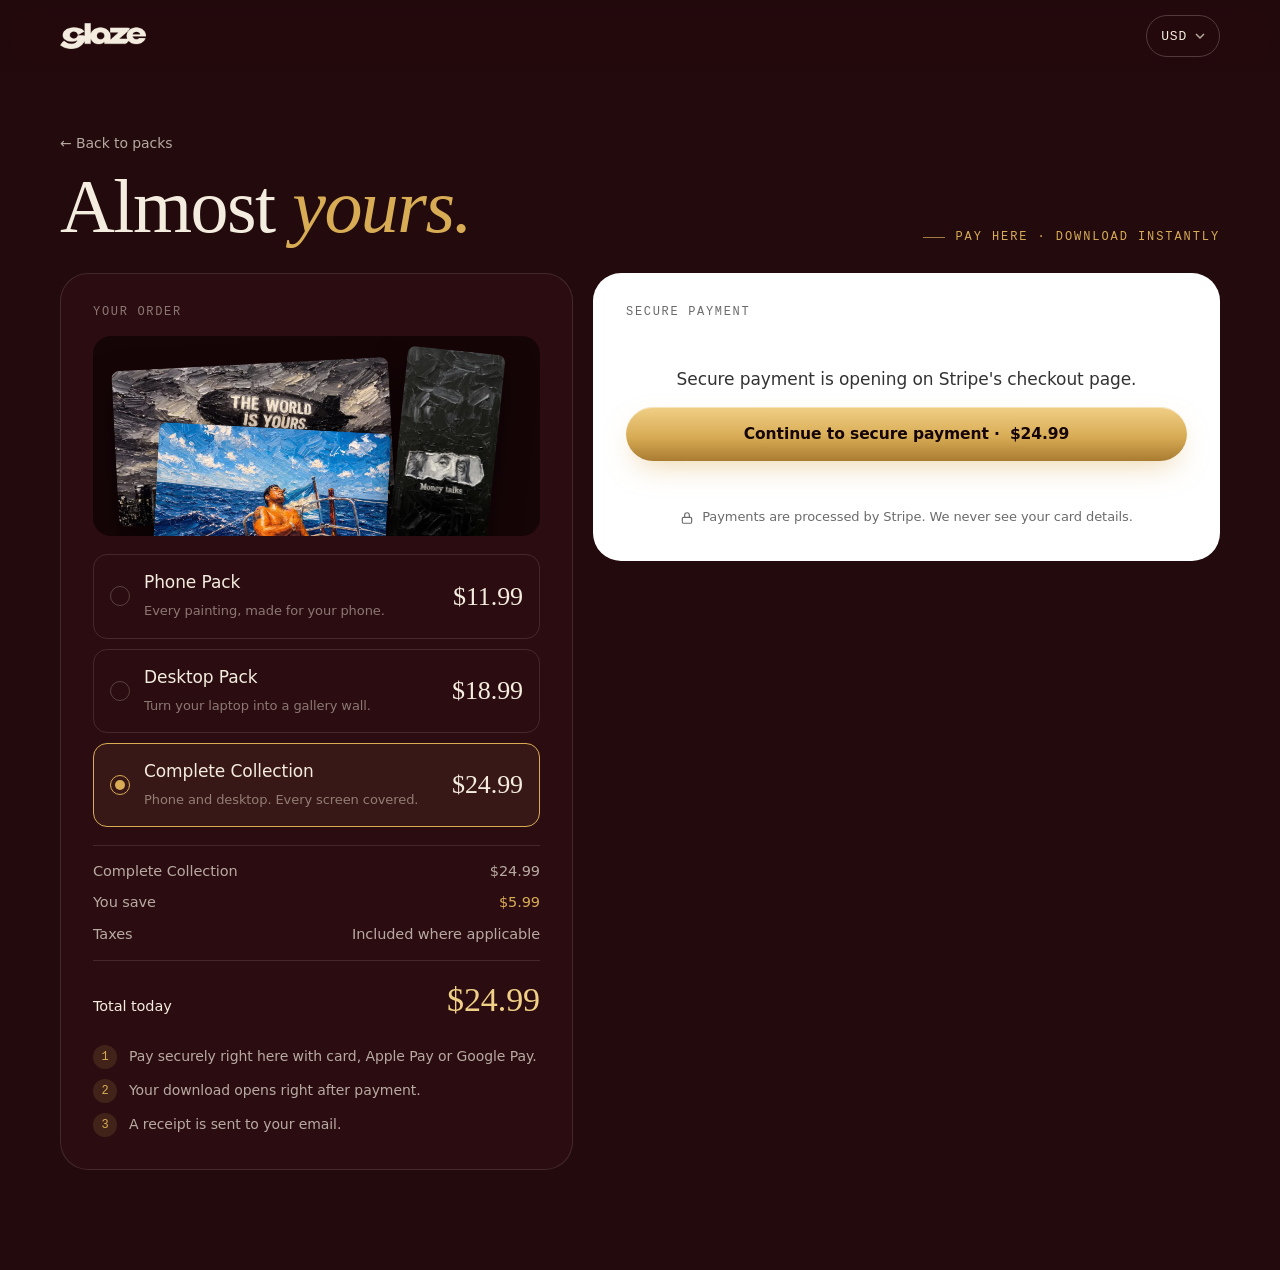
==== commit 794dab13: "Redesign homepage: oxblood/ivory/gilt palette, new type, new sections New 70/20/10 palette (oxblood," ====
--- a/public/checkout.html
+++ b/public/checkout.html
@@ -5,50 +5,43 @@
   <meta name="viewport" content="width=device-width, initial-scale=1, viewport-fit=cover">
   <title>Checkout | Glaze</title>
   <meta name="robots" content="noindex">
-  <meta name="theme-color" content="#050505">
+  <meta name="theme-color" content="#220a0d">
   <link rel="icon" href="assets/img/logo-mark.png">
-  <link rel="preconnect" href="https://fonts.googleapis.com">
-  <link rel="preconnect" href="https://fonts.gstatic.com" crossorigin>
-  <link href="https://fonts.googleapis.com/css2?family=Cormorant+Garamond:ital,wght@0,400;0,500;0,600;1,400;1,500&family=Karla:wght@400;500;600;700&display=swap" rel="stylesheet">
+  <link rel="preload" href="assets/fonts/instrument-serif-latin-400-normal.woff2" as="font" type="font/woff2" crossorigin>
+  <link rel="preload" href="assets/fonts/geist-latin-wght-normal.woff2" as="font" type="font/woff2" crossorigin>
   <link rel="stylesheet" href="assets/css/style.css">
   <!-- Stripe.js must always load from js.stripe.com -->
   <script src="https://js.stripe.com/v3/"></script>
 </head>
 <body>
-  <svg width="0" height="0" style="position:absolute" aria-hidden="true">
-    <filter id="lg-refract" x="0" y="0" width="100%" height="100%" color-interpolation-filters="sRGB">
-      <feTurbulence type="fractalNoise" baseFrequency="0.006 0.012" numOctaves="2" seed="7" result="noise"/>
-      <feGaussianBlur in="noise" stdDeviation="2.5" result="soft"/>
-      <feDisplacementMap in="SourceGraphic" in2="soft" scale="38" xChannelSelector="R" yChannelSelector="G"/>
-    </filter>
-  </svg>
-  <div class="aura" aria-hidden="true"><i></i><i></i><i></i></div>
 
-  <header class="nav glass refract">
-    <a class="logo" href="index.html" aria-label="Glaze home"><img data-logo src="assets/img/logo-wordmark.png" alt="glaze"></a>
-    <div class="nav-right">
+  <header class="nav" data-nav>
+    <div class="wrap">
+      <a class="logo" href="index.html" aria-label="Glaze home"><img src="assets/img/logo-wordmark-light.png" alt="glaze" width="160" height="51"></a>
+      <div class="nav-right">
       <div class="currency" data-currency>
-        <button class="currency-btn glass" aria-haspopup="listbox" aria-expanded="false">
+        <button class="currency-btn" aria-haspopup="listbox" aria-expanded="false">
           <span data-currency-code>EUR</span>
           <svg class="chev" width="10" height="10" viewBox="0 0 10 10"><path d="M1 3l4 4 4-4" stroke="currentColor" stroke-width="1.5" fill="none"/></svg>
         </button>
-        <div class="currency-menu glass" role="listbox"></div>
+        <div class="currency-menu" role="listbox"></div>
       </div>
+    </div>
     </div>
   </header>
 
-  <main class="checkout-page">
+  <main class="checkout-page wrap">
     <div class="co-head">
       <div>
         <a class="back" href="index.html#packs">← Back to packs</a>
-        <h1 class="display" style="margin-top:14px">Secure <em>checkout.</em></h1>
+        <h1 class="display">Almost <em>yours.</em></h1>
       </div>
-      <div class="eyebrow"><span class="dot"></span>Pay here · Download instantly</div>
+      <span class="kicker">Pay here · Download instantly</span>
     </div>
 
     <div class="co-grid">
       <!-- Order -->
-      <section class="co-card glass refract">
+      <section class="co-card">
         <h2>Your order</h2>
         <div class="co-preview" data-preview></div>
         <div class="pack-options" data-options role="radiogroup" aria-label="Choose a pack"></div>
@@ -66,8 +59,8 @@
       </section>
 
       <!-- Payment: Stripe Embedded Checkout mounts here -->
-      <section class="co-card glass pay-card">
-        <h2>Payment</h2>
+      <section class="co-card pay-card">
+        <h2>Secure payment</h2>
         <div class="stripe-mount" id="stripe-checkout" aria-live="polite">
           <div class="pay-loading" data-pay-loading>
             <span class="spinner" aria-hidden="true"></span>
@@ -76,7 +69,7 @@
         </div>
         <div class="pay-fallback" data-pay-fallback hidden>
           <p>Secure payment is opening on Stripe's checkout page.</p>
-          <a class="btn btn-violet pay" data-fallback-link href="#">Continue to secure payment · <span data-sum-total></span></a>
+          <a class="btn btn-gilt pay" data-fallback-link href="#">Continue to secure payment · <span data-sum-total></span></a>
         </div>
         <div class="secure">
           <svg width="14" height="14" viewBox="0 0 24 24" fill="none" stroke="currentColor" stroke-width="2"><rect x="4" y="11" width="16" height="10" rx="2"/><path d="M8 11V7a4 4 0 018 0v4"/></svg>
@@ -86,7 +79,7 @@
     </div>
   </main>
 
-  <div class="toast glass" data-toast role="status"></div>
+  <div class="toast" data-toast role="status"></div>
 
   <script src="assets/js/config.js"></script>
   <script src="assets/js/currency.js"></script>
--- a/public/assets/css/style.css
+++ b/public/assets/css/style.css
@@ -1,448 +1,584 @@
 /* =========================================================
-   GLAZE — styles
-   Black & white brand, violet details, liquid glass surfaces
+   GLAZE — design system
+   Palette 70 / 20 / 10
+   70%  Oxblood   — the gallery wall. Museums hang oil paintings on deep red
+                    because it makes the canvas glow. Warm, rich, desirable.
+   20%  Ivory     — text, light sections, calm and expensive.
+   10%  Gilt      — the gold frame: prices, buttons, accents only.
    ========================================================= */
+@font-face { font-family: 'Instrument Serif'; src: url(../fonts/instrument-serif-latin-400-normal.woff2) format('woff2'); font-weight: 400; font-style: normal; font-display: swap; }
+@font-face { font-family: 'Instrument Serif'; src: url(../fonts/instrument-serif-latin-400-italic.woff2) format('woff2'); font-weight: 400; font-style: italic; font-display: swap; }
+@font-face { font-family: 'Geist'; src: url(../fonts/geist-latin-wght-normal.woff2) format('woff2'); font-weight: 100 900; font-style: normal; font-display: swap; }
+@font-face { font-family: 'Geist Mono'; src: url(../fonts/geist-mono-latin-500-normal.woff2) format('woff2'); font-weight: 500; font-style: normal; font-display: swap; }
+
 :root {
-  --bg: #050505;
-  --bg-2: #0b0b0d;
-  --ink: #f5f3ef;
-  --muted: rgba(245, 243, 239, 0.62);
-  --faint: rgba(245, 243, 239, 0.38);
-  --line: rgba(255, 255, 255, 0.10);
-  --violet: #a58bff;
-  --violet-2: #7651f0;
-  --violet-deep: #2a1660;
-  --violet-glow: rgba(140, 105, 255, 0.35);
-  --serif: 'Cormorant Garamond', 'Playfair Display', Georgia, serif;
-  --sans: 'Karla', ui-sans-serif, system-ui, -apple-system, sans-serif;
-  --radius: 22px;
-  --ease: cubic-bezier(.2, .8, .2, 1);
-  --gutter: clamp(16px, 4vw, 48px);
-  color-scheme: dark;
-}
-
-* { box-sizing: border-box; }
-html { scroll-behavior: smooth; -webkit-text-size-adjust: 100%; overflow-x: clip; }
+  --ox-950: #160507;
+  --ox-900: #220a0d;   /* main background (70%) */
+  --ox-850: #2b0d11;
+  --ox-800: #36121a;   /* raised surfaces */
+  --ox-700: #4a1a22;
+  --line: rgba(244, 236, 222, .12);
+  --line-strong: rgba(244, 236, 222, .22);
+
+  --ivory: #f4ecde;    /* 20% */
+  --ivory-2: #e9dcc6;
+  --ivory-dim: rgba(244, 236, 222, .70);
+  --ivory-mute: rgba(244, 236, 222, .48);
+
+  --gilt: #d8ac55;     /* 10% */
+  --gilt-hi: #f0cf86;
+  --gilt-lo: #a97c32;
+
+  --ink: #220a0d;      /* text on ivory */
+  --ink-dim: rgba(34, 10, 13, .72);
+
+  --serif: 'Instrument Serif', 'Times New Roman', serif;
+  --sans: 'Geist', ui-sans-serif, system-ui, -apple-system, 'Segoe UI', sans-serif;
+  --mono: 'Geist Mono', ui-monospace, Menlo, monospace;
+
+  --r-sm: 10px; --r: 18px; --r-lg: 28px;
+  --wrap: 1240px;
+  --gutter: clamp(16px, 4vw, 40px);
+  --ease: cubic-bezier(.2, .7, .1, 1);
+  --shadow: 0 30px 80px -20px rgba(0, 0, 0, .65), 0 10px 30px -10px rgba(0, 0, 0, .5);
+}
+
+*, *::before, *::after { box-sizing: border-box; }
+html { -webkit-text-size-adjust: 100%; scroll-behavior: smooth; scroll-padding-top: 90px; }
 body {
-  margin: 0; background: var(--bg); color: var(--ink);
-  font-family: var(--sans); font-size: 16px; line-height: 1.6;
-  -webkit-font-smoothing: antialiased; overflow-x: clip;
+  margin: 0; background: var(--ox-900); color: var(--ivory);
+  font: 400 17px/1.6 var(--sans); letter-spacing: -.005em;
+  -webkit-font-smoothing: antialiased; -moz-osx-font-smoothing: grayscale;
+  overflow-x: hidden;
 }
 img { display: block; max-width: 100%; }
+a { color: inherit; text-decoration: none; }
+button { font: inherit; color: inherit; background: none; border: 0; cursor: pointer; padding: 0; }
+::selection { background: var(--gilt); color: var(--ox-950); }
+:focus-visible { outline: 2px solid var(--gilt); outline-offset: 3px; border-radius: 6px; }
 [hidden] { display: none !important; }
-a { color: inherit; text-decoration: none; }
-button { font: inherit; color: inherit; cursor: pointer; border: 0; background: none; }
-::selection { background: var(--violet-2); color: #fff; }
-
-/* Film grain + ambient violet light over the whole page */
-.grain {
-  position: fixed; inset: -50%; z-index: 100; pointer-events: none; opacity: .07;
-  background-image: url("data:image/svg+xml,%3Csvg xmlns='http://www.w3.org/2000/svg' width='160' height='160'%3E%3Cfilter id='n'%3E%3CfeTurbulence type='fractalNoise' baseFrequency='.85' numOctaves='3' stitchTiles='stitch'/%3E%3C/filter%3E%3Crect width='100%25' height='100%25' filter='url(%23n)'/%3E%3C/svg%3E");
-  animation: grain 1.2s steps(6) infinite;
-}
-@keyframes grain { 0%{transform:translate(0,0)} 20%{transform:translate(-3%,2%)} 40%{transform:translate(2%,-3%)} 60%{transform:translate(-2%,-1%)} 80%{transform:translate(3%,3%)} 100%{transform:translate(0,0)} }
-.aura { position: fixed; inset: 0; z-index: -1; pointer-events: none; overflow: hidden; }
-.aura i { position: absolute; border-radius: 50%; filter: blur(90px); opacity: .55; animation: drift 22s var(--ease) infinite alternate; }
-.aura i:nth-child(1) { width: 46vw; height: 46vw; left: -12vw; top: -10vw; background: radial-gradient(circle, rgba(118,81,240,.45), transparent 65%); }
-.aura i:nth-child(2) { width: 38vw; height: 38vw; right: -10vw; top: 40vh; background: radial-gradient(circle, rgba(165,139,255,.25), transparent 65%); animation-delay: -8s; }
-.aura i:nth-child(3) { width: 30vw; height: 30vw; left: 30vw; bottom: -12vw; background: radial-gradient(circle, rgba(60,30,140,.5), transparent 65%); animation-delay: -14s; }
-@keyframes drift { to { transform: translate(6vw, -4vh) scale(1.15); } }
-
-/* ---------- Typography helpers ---------- */
-.eyebrow { font-size: 11px; letter-spacing: .32em; text-transform: uppercase; color: var(--muted); font-weight: 600; }
-.eyebrow .dot { display: inline-block; width: 6px; height: 6px; border-radius: 50%; background: var(--violet); margin-right: 10px; vertical-align: 2px; box-shadow: 0 0 12px var(--violet); }
-.display { font-family: var(--serif); font-weight: 500; line-height: .98; letter-spacing: -.01em; margin: 0; }
-.display em, .accent {
-  font-style: italic; font-weight: 500;
-  background: linear-gradient(100deg, #fff 0%, var(--violet) 45%, #d9ccff 70%, var(--violet-2) 100%);
-  background-size: 200% 100%; -webkit-background-clip: text; background-clip: text; color: transparent;
-  animation: sheen 8s linear infinite;
-}
-@keyframes sheen { to { background-position: -200% 0; } }
-.lead { color: var(--muted); font-size: clamp(16px, 1.4vw, 18px); max-width: 560px; }
-.section { position: relative; padding: clamp(80px, 12vw, 160px) var(--gutter); }
-.wrap { max-width: 1240px; margin: 0 auto; }
-.section-head { display: grid; gap: 18px; margin-bottom: clamp(36px, 6vw, 64px); }
-.section-head h2 { font-size: clamp(42px, 6.4vw, 88px); }
-.center { text-align: center; justify-items: center; }
-
-/* =========================================================
-   LIQUID GLASS
-   Layered: blur + saturation, specular rim, inner glow,
-   moving highlight. Chromium also gets real refraction via
-   an SVG displacement filter (class .lg-refract, set by JS).
-   ========================================================= */
-.glass {
-  position: relative; isolation: isolate;
-  background: linear-gradient(135deg, rgba(255,255,255,.12), rgba(255,255,255,.035) 40%, rgba(255,255,255,.06));
-  -webkit-backdrop-filter: blur(18px) saturate(180%) brightness(1.05);
-  backdrop-filter: blur(18px) saturate(180%) brightness(1.05);
-  border: 1px solid rgba(255,255,255,.14);
-  box-shadow:
-    inset 0 1px 0 rgba(255,255,255,.38),
-    inset 0 -1px 0 rgba(255,255,255,.08),
-    inset 0 0 0 1px rgba(255,255,255,.03),
-    inset 0 18px 40px -20px rgba(255,255,255,.18),
-    0 24px 60px -12px rgba(0,0,0,.6);
-  border-radius: var(--radius);
-}
-.glass::before { /* specular rim that follows the pointer */
-  content: ''; position: absolute; inset: 0; border-radius: inherit; padding: 1px; pointer-events: none; z-index: 2;
-  background: radial-gradient(240px circle at var(--mx, 30%) var(--my, 0%), rgba(255,255,255,.75), rgba(190,170,255,.25) 35%, transparent 65%);
-  -webkit-mask: linear-gradient(#000 0 0) content-box, linear-gradient(#000 0 0);
-  -webkit-mask-composite: xor; mask-composite: exclude;
-}
-.glass::after { /* soft inner sheen */
-  content: ''; position: absolute; inset: 0; border-radius: inherit; pointer-events: none; z-index: -1;
-  background: radial-gradient(120% 60% at 50% -10%, rgba(255,255,255,.16), transparent 60%);
-}
-.lg-refract .glass.refract {
-  -webkit-backdrop-filter: url(#lg-refract) blur(14px) saturate(180%) brightness(1.06);
-  backdrop-filter: url(#lg-refract) blur(14px) saturate(180%) brightness(1.06);
-}
+
+.wrap { width: 100%; max-width: var(--wrap); margin: 0 auto; padding: 0 var(--gutter); }
+
+/* ---------- Type ---------- */
+.display {
+  font-family: var(--serif); font-weight: 400; margin: 0;
+  font-size: clamp(44px, 7.4vw, 104px); line-height: .96; letter-spacing: -.02em;
+  text-wrap: balance;
+}
+.display em, .h2 em { font-style: italic; color: var(--gilt); }
+.h2 { font-family: var(--serif); font-weight: 400; margin: 0; font-size: clamp(38px, 5.4vw, 72px); line-height: 1; letter-spacing: -.018em; text-wrap: balance; }
+.h3 { font-family: var(--serif); font-weight: 400; font-size: 30px; line-height: 1.1; margin: 0; }
+.lead { font-size: clamp(17px, 1.5vw, 20px); line-height: 1.6; color: var(--ivory-dim); margin: 0; max-width: 58ch; text-wrap: pretty; }
+.kicker {
+  font: 500 12px/1 var(--mono); letter-spacing: .16em; text-transform: uppercase; color: var(--gilt);
+  display: inline-flex; align-items: center; gap: 10px;
+}
+.kicker::before { content: ''; width: 22px; height: 1px; background: currentColor; opacity: .7; }
+.center { text-align: center; }
+.center .kicker::after { content: ''; width: 22px; height: 1px; background: currentColor; opacity: .7; }
+.section-head { display: grid; gap: 20px; margin-bottom: clamp(40px, 6vw, 72px); }
+.section-head.center { justify-items: center; }
+.section-head.center .lead { margin: 0 auto; }
 
 /* ---------- Buttons ---------- */
 .btn {
-  position: relative; display: inline-flex; align-items: center; justify-content: center; gap: 10px;
-  height: 52px; padding: 0 26px; border-radius: 999px; font-weight: 700; font-size: 13px;
-  letter-spacing: .14em; text-transform: uppercase; white-space: nowrap;
-  transition: transform .4s var(--ease), box-shadow .4s var(--ease), background .4s;
+  --h: 54px; display: inline-flex; align-items: center; justify-content: center; gap: 10px;
+  height: var(--h); padding: 0 26px; border-radius: 999px; white-space: nowrap;
+  font: 600 15.5px/1 var(--sans); letter-spacing: -.005em;
+  transition: transform .25s var(--ease), background-color .25s, box-shadow .25s, color .25s;
 }
 .btn:active { transform: scale(.97); }
-.btn-primary { background: var(--ink); color: #0a0a0a; box-shadow: 0 0 0 1px rgba(255,255,255,.4), 0 10px 40px -8px var(--violet-glow); }
-.btn-primary:hover { transform: translateY(-2px); box-shadow: 0 0 0 1px #fff, 0 18px 50px -8px rgba(140,105,255,.6); }
-.btn-violet { background: linear-gradient(135deg, #b9a2ff, var(--violet-2) 60%, #4f2fc4); color: #fff; box-shadow: inset 0 1px 0 rgba(255,255,255,.45), 0 14px 44px -10px rgba(118,81,240,.8); }
-.btn-violet:hover { transform: translateY(-2px); box-shadow: inset 0 1px 0 rgba(255,255,255,.55), 0 20px 56px -10px rgba(140,105,255,.95); }
-.btn-glass { color: var(--ink); }
-.btn-glass:hover { transform: translateY(-2px); }
-.btn .arrow { transition: transform .4s var(--ease); }
+.btn .arrow { transition: transform .25s var(--ease); }
 .btn:hover .arrow { transform: translateX(4px); }
-
-/* ---------- Navigation ---------- */
+.btn-gilt {
+  color: var(--ox-950);
+  background: linear-gradient(180deg, var(--gilt-hi), var(--gilt) 55%, var(--gilt-lo));
+  box-shadow: 0 1px 0 rgba(255, 255, 255, .45) inset, 0 12px 30px -10px rgba(216, 172, 85, .55);
+}
+.btn-gilt:hover { box-shadow: 0 1px 0 rgba(255, 255, 255, .5) inset, 0 18px 40px -10px rgba(216, 172, 85, .75); transform: translateY(-1px); }
+.btn-ghost { border: 1px solid var(--line-strong); color: var(--ivory); }
+.btn-ghost:hover { background: rgba(244, 236, 222, .06); border-color: rgba(244, 236, 222, .4); }
+.btn-ink { background: var(--ink); color: var(--ivory); }
+.btn-ink:hover { background: #3a1218; }
+.btn-sm { --h: 42px; padding: 0 18px; font-size: 14px; }
+.btn-block { width: 100%; }
+
+/* ---------- Announcement + nav ---------- */
+.announce {
+  background: var(--gilt); color: var(--ox-950); text-align: center;
+  font: 500 12px/1 var(--mono); letter-spacing: .12em; text-transform: uppercase; padding: 10px 16px;
+}
+.announce span + span::before { content: '·'; margin: 0 12px; opacity: .6; }
+@media (max-width: 640px) { .announce span:nth-child(n+2) { display: none; } }
+
 .nav {
-  position: fixed; top: 14px; left: 50%; transform: translateX(-50%); z-index: 50;
-  width: min(1180px, calc(100% - 28px)); height: 64px; padding: 0 10px 0 22px;
-  display: flex; align-items: center; justify-content: space-between; gap: 16px; border-radius: 999px;
-  transition: top .4s var(--ease), background .4s;
-}
-.logo { display: flex; align-items: center; height: 100%; }
+  position: sticky; top: 0; z-index: 50;
+  background: rgba(34, 10, 13, .72); backdrop-filter: blur(16px) saturate(140%); -webkit-backdrop-filter: blur(16px) saturate(140%);
+  border-bottom: 1px solid transparent; transition: border-color .3s, background-color .3s;
+}
+.nav.scrolled { border-bottom-color: var(--line); background: rgba(26, 7, 10, .86); }
+.nav .wrap { display: flex; align-items: center; justify-content: space-between; gap: 20px; height: 72px; }
 .logo img { height: 26px; width: auto; }
-.nav-links { display: flex; gap: 30px; font-size: 11px; letter-spacing: .26em; text-transform: uppercase; color: var(--muted); font-weight: 600; }
-.nav-links a { transition: color .3s; }
-.nav-links a:hover { color: var(--ink); }
-.nav-right { display: flex; align-items: center; gap: 8px; }
-.nav .btn { height: 44px; padding: 0 20px; font-size: 11px; }
-
+.nav-links { display: flex; gap: 34px; font-size: 14.5px; color: var(--ivory-dim); }
+.nav-links a { position: relative; transition: color .2s; }
+.nav-links a:hover { color: var(--ivory); }
+.nav-right { display: flex; align-items: center; gap: 10px; }
+@media (max-width: 900px) { .nav-links { display: none; } }
+@media (max-width: 420px) { .nav-right .btn { padding: 0 14px; } .logo img { height: 22px; } }
+
+/* Currency */
 .currency { position: relative; }
-.currency-btn { height: 44px; padding: 0 14px; border-radius: 999px; display: flex; align-items: center; gap: 8px; font-size: 12px; font-weight: 700; letter-spacing: .12em; }
-.currency-btn .chev { opacity: .6; transition: transform .3s; }
-.currency.open .currency-btn .chev { transform: rotate(180deg); }
+.currency-btn {
+  height: 42px; padding: 0 14px; border-radius: 999px; border: 1px solid var(--line-strong);
+  display: inline-flex; align-items: center; gap: 8px; font: 500 13px/1 var(--mono); letter-spacing: .06em;
+}
+.currency-btn:hover { border-color: rgba(244, 236, 222, .4); }
+.currency .chev { transition: transform .2s; opacity: .7; }
+.currency.open .chev { transform: rotate(180deg); }
 .currency-menu {
-  position: absolute; right: 0; top: calc(100% + 10px); width: 240px; max-height: 360px; overflow: auto; padding: 8px;
-  opacity: 0; pointer-events: none; transform: translateY(-6px) scale(.98); transform-origin: top right;
-  transition: opacity .3s var(--ease), transform .3s var(--ease); background: rgba(14,12,22,.72); border-radius: 18px;
-}
-.currency.open .currency-menu { opacity: 1; pointer-events: auto; transform: none; }
-.currency-menu button { width: 100%; display: flex; justify-content: space-between; padding: 10px 12px; border-radius: 10px; font-size: 13px; color: var(--muted); }
-.currency-menu button:hover, .currency-menu button[aria-selected="true"] { background: rgba(255,255,255,.08); color: var(--ink); }
-.currency-menu .note { padding: 8px 12px 10px; font-size: 11px; color: var(--faint); line-height: 1.4; border-bottom: 1px solid var(--line); margin-bottom: 6px; }
+  position: absolute; right: 0; top: calc(100% + 10px); width: 280px; max-height: min(420px, 70vh); overflow: auto;
+  background: var(--ox-850); border: 1px solid var(--line-strong); border-radius: var(--r); padding: 8px;
+  box-shadow: var(--shadow); opacity: 0; visibility: hidden; transform: translateY(-6px);
+  transition: opacity .2s, transform .2s var(--ease), visibility .2s; z-index: 60;
+}
+.currency.open .currency-menu { opacity: 1; visibility: visible; transform: none; }
+.currency-menu .note { font-size: 12.5px; color: var(--ivory-mute); padding: 8px 10px 10px; line-height: 1.45; }
+.currency-menu button { width: 100%; display: flex; justify-content: space-between; padding: 10px; border-radius: 10px; font-size: 14px; text-align: left; }
+.currency-menu button span:last-child { font-family: var(--mono); font-size: 12px; color: var(--ivory-mute); }
+.currency-menu button:hover { background: rgba(244, 236, 222, .06); }
+.currency-menu button[aria-selected="true"] { color: var(--gilt); }
+.currency-menu button[aria-selected="true"] span:last-child { color: var(--gilt); }
 
 /* ---------- Hero ---------- */
-.hero { position: relative; min-height: 100vh; padding: 140px var(--gutter) 60px; display: grid; justify-items: center; text-align: center; overflow: hidden; }
-.hero h1 { font-size: clamp(48px, 8.4vw, 128px); max-width: 1100px; margin-top: 22px; }
-.hero .lead { margin: 26px auto 0; text-align: center; }
-.hero-ctas { display: flex; gap: 12px; flex-wrap: wrap; justify-content: center; margin-top: 34px; }
-.hero-meta { display: flex; gap: 22px; flex-wrap: wrap; justify-content: center; margin-top: 22px; font-size: 11px; letter-spacing: .24em; text-transform: uppercase; color: var(--faint); font-weight: 600; }
-.hero-meta span::before { content: '✦'; color: var(--violet); margin-right: 8px; }
-
-/* 3D stage with devices */
-.stage { position: relative; width: min(1100px, 100%); margin-top: clamp(50px, 8vw, 90px); perspective: 1800px; }
-.stage-inner { position: relative; transform-style: preserve-3d; transform: rotateX(var(--rx, 8deg)) rotateY(var(--ry, -6deg)); transition: transform .9s var(--ease); }
-.laptop { position: relative; width: 78%; margin: 0 auto; transform: translateZ(0); transform-style: preserve-3d; }
-.laptop .lid { position: relative; aspect-ratio: 16/10; border-radius: 20px 20px 8px 8px; padding: 1.4%; background: linear-gradient(160deg, #2a2a2e, #0c0c0e); box-shadow: inset 0 0 0 1px rgba(255,255,255,.12), 0 60px 120px -30px rgba(0,0,0,.9), 0 0 120px -20px var(--violet-glow); }
-.laptop .base { height: 16px; margin: 0 -6%; border-radius: 0 0 22px 22px; background: linear-gradient(#3a3a3f, #141416 70%); box-shadow: 0 30px 60px -10px rgba(0,0,0,.8); position: relative; }
-.laptop .base::before { content: ''; position: absolute; left: 50%; top: 0; width: 16%; height: 6px; transform: translateX(-50%); border-radius: 0 0 10px 10px; background: #0b0b0c; }
-.screen { position: relative; width: 100%; height: 100%; overflow: hidden; border-radius: 10px 10px 4px 4px; background: #000; }
-.screen img, .screen canvas { position: absolute; inset: 0; width: 100%; height: 100%; object-fit: cover; }
-.screen canvas { z-index: 3; pointer-events: none; }
-.screen .cur { z-index: 2; }
-.screen .nxt { z-index: 1; }
-.screen-glare { position: absolute; inset: 0; z-index: 4; pointer-events: none; background: linear-gradient(115deg, rgba(255,255,255,.14) 0%, transparent 32%, transparent 70%, rgba(255,255,255,.05)); }
+.hero { position: relative; padding: clamp(48px, 8vw, 96px) 0 clamp(56px, 8vw, 100px); overflow: hidden; isolation: isolate; }
+.hero::before {
+  content: ''; position: absolute; inset: -10% -10% auto; height: 120%; z-index: -1;
+  background:
+    radial-gradient(60% 50% at 70% 55%, rgba(216, 172, 85, .16), transparent 70%),
+    radial-gradient(50% 60% at 15% 10%, rgba(120, 28, 40, .55), transparent 70%);
+}
+.hero-grid { display: grid; grid-template-columns: 1.02fr 1fr; align-items: center; gap: clamp(32px, 5vw, 72px); }
+.hero-copy { display: grid; gap: 26px; justify-items: start; }
+.hero-copy .display { font-size: clamp(52px, 7.2vw, 108px); }
+.hero-ctas { display: flex; flex-wrap: wrap; gap: 12px; margin-top: 4px; }
+.hero-meta { display: flex; flex-wrap: wrap; gap: 10px 22px; font-size: 14px; color: var(--ivory-mute); }
+.hero-meta span { display: inline-flex; align-items: center; gap: 8px; }
+.hero-meta svg { color: var(--gilt); flex: none; }
+
+.hero-stage { position: relative; aspect-ratio: 1 / .82; }
+.hero-stage .laptop { position: absolute; left: 0; top: 10%; width: 92%; }
+.hero-stage .phone { position: absolute; right: 0; bottom: 0; width: 27%; }
+.hero-stage .plate {
+  position: absolute; left: 4%; bottom: 2%; display: flex; align-items: center; gap: 10px;
+  background: rgba(22, 5, 7, .78); border: 1px solid var(--line-strong); backdrop-filter: blur(10px); -webkit-backdrop-filter: blur(10px);
+  border-radius: 999px; padding: 8px 14px 8px 10px; font-size: 13px; color: var(--ivory-dim);
+}
+.hero-stage .plate i { width: 8px; height: 8px; border-radius: 50%; background: var(--gilt); box-shadow: 0 0 0 4px rgba(216, 172, 85, .18); }
+.hero-stage .plate b { color: var(--ivory); font-weight: 500; }
+
+@media (max-width: 960px) {
+  .hero-grid { grid-template-columns: 1fr; }
+  .hero-copy { justify-items: center; text-align: center; }
+  .hero-copy .lead { margin: 0 auto; }
+  .hero-ctas, .hero-meta { justify-content: center; }
+  .hero-stage { max-width: 640px; width: 100%; margin: 8px auto 0; }
+  .hero-stage .laptop { left: 4%; width: 80%; top: 6%; }
+  .hero-stage .phone { width: 26%; }
+  .hero-stage .plate { left: 50%; transform: translateX(-50%); bottom: -2%; white-space: nowrap; }
+}
+@media (max-width: 520px) {
+  .hero-ctas { width: 100%; flex-direction: column; }
+  .hero-ctas .btn { width: 100%; }
+}
+
+/* ---------- Devices ---------- */
+.laptop { filter: drop-shadow(0 40px 50px rgba(0, 0, 0, .55)); }
+.laptop .lid {
+  position: relative; padding: 2.2% 2.2% 3%; border-radius: 14px 14px 4px 4px;
+  background: linear-gradient(180deg, #2c2a2b, #121112); border: 1px solid #3a3738;
+}
+.laptop .lid::before { content: ''; position: absolute; top: .9%; left: 50%; width: 1%; aspect-ratio: 1; border-radius: 50%; background: #2d3036; transform: translateX(-50%); }
+.laptop .screen { position: relative; aspect-ratio: 16 / 10; overflow: hidden; border-radius: 3px; background: #000; }
+.laptop .base {
+  position: relative; height: 0; padding-bottom: 3%; margin: 0 -4.5%;
+  background: linear-gradient(180deg, #d6d3d1, #9b9896 55%, #6d6a69); border-radius: 0 0 14px 14px / 0 0 60% 60%;
+}
+.laptop .base::before { content: ''; position: absolute; left: 42%; right: 42%; top: 0; height: 38%; background: #8a8785; border-radius: 0 0 8px 8px; }
 .phone {
-  position: absolute; right: 2%; bottom: -6%; width: 21%; aspect-ratio: 9/19.5; border-radius: 15% / 7%; padding: 2.2%;
-  background: linear-gradient(160deg, #303034, #0a0a0b); transform: translateZ(120px) rotateY(-14deg) rotateZ(2deg);
-  box-shadow: inset 0 0 0 1px rgba(255,255,255,.16), -30px 50px 100px -20px rgba(0,0,0,.95), 0 0 80px -20px var(--violet-glow);
-}
-.phone .screen { border-radius: 13% / 6%; }
-.phone .island { position: absolute; top: 3.2%; left: 50%; width: 30%; height: 2.6%; transform: translateX(-50%); background: #000; border-radius: 99px; z-index: 6; }
-.float-card { position: absolute; width: 15%; aspect-ratio: 9/19.5; border-radius: 14px; overflow: hidden; box-shadow: 0 40px 80px -20px rgba(0,0,0,.9); }
-.float-card img { width: 100%; height: 100%; object-fit: cover; }
-.float-card.a { left: -1%; top: 6%; transform: translateZ(-160px) rotateY(18deg) rotateZ(-6deg); animation: bob 9s ease-in-out infinite; }
-.float-card.b { left: 6%; bottom: -12%; width: 13%; transform: translateZ(60px) rotateY(16deg) rotateZ(5deg); animation: bob 11s ease-in-out infinite -3s; }
-@keyframes bob { 50% { margin-top: -18px; } }
-.stage-caption { position: absolute; left: 50%; bottom: -64px; transform: translateX(-50%); display: flex; align-items: center; gap: 12px; padding: 10px 18px; border-radius: 999px; font-size: 12px; color: var(--muted); white-space: nowrap; }
-.stage-caption b { color: var(--ink); font-family: var(--serif); font-style: italic; font-size: 17px; font-weight: 500; }
-
-/* Liquid glass lens over the hero */
-.lens {
-  position: absolute; z-index: 8; width: 170px; height: 170px; border-radius: 50%; left: 0; top: 0; pointer-events: none;
-  transform: translate3d(var(--lx, 60%), var(--ly, 40%), 0);
-  background: radial-gradient(circle at 30% 25%, rgba(255,255,255,.28), rgba(255,255,255,.04) 40%, rgba(165,139,255,.08) 70%, rgba(255,255,255,.12));
-  -webkit-backdrop-filter: blur(1.5px) saturate(160%) brightness(1.12) contrast(1.05);
-  backdrop-filter: blur(1.5px) saturate(160%) brightness(1.12) contrast(1.05);
-  box-shadow: inset 0 2px 1px rgba(255,255,255,.7), inset 0 -10px 24px rgba(165,139,255,.25), inset 0 0 0 1px rgba(255,255,255,.3), inset 10px 10px 30px rgba(255,255,255,.08), 0 30px 60px -10px rgba(0,0,0,.6);
-}
-.lg-refract .lens { -webkit-backdrop-filter: url(#lg-lens) saturate(170%) brightness(1.12); backdrop-filter: url(#lg-lens) saturate(170%) brightness(1.12); }
-.lens::after { content: ''; position: absolute; inset: 10%; border-radius: 50%; background: radial-gradient(circle at 35% 25%, rgba(255,255,255,.55), transparent 28%); opacity: .8; }
-
-/* ---------- Marquee ---------- */
-.marquee { overflow: hidden; border-block: 1px solid var(--line); padding: 22px 0; background: linear-gradient(90deg, rgba(118,81,240,.06), transparent, rgba(118,81,240,.06)); }
-.marquee-track { display: flex; gap: 48px; width: max-content; animation: marquee 38s linear infinite; font-family: var(--serif); font-size: clamp(24px, 3vw, 38px); font-style: italic; color: var(--muted); white-space: nowrap; }
-.marquee-track span::after { content: '✦'; font-style: normal; color: var(--violet); margin-left: 48px; font-size: .6em; vertical-align: middle; }
-@keyframes marquee { to { transform: translateX(-50%); } }
+  position: relative; aspect-ratio: 9 / 19.5; padding: 3.2%; border-radius: 15% / 7%;
+  background: linear-gradient(145deg, #3a3637, #121112 60%); border: 1px solid #4b4647;
+  filter: drop-shadow(0 30px 40px rgba(0, 0, 0, .6));
+}
+.phone .screen { position: relative; width: 100%; height: 100%; overflow: hidden; border-radius: 12.5% / 5.8%; background: #000; }
+.phone .island { position: absolute; z-index: 3; top: 4.6%; left: 50%; width: 30%; height: 3.6%; border-radius: 999px; background: #000; transform: translateX(-50%); }
+.screen img { position: absolute; inset: 0; width: 100%; height: 100%; object-fit: cover; transition: opacity 1.4s ease; }
+.screen img.out { opacity: 0; }
+.screen::after { content: ''; position: absolute; inset: 0; pointer-events: none; background: linear-gradient(115deg, rgba(255, 255, 255, .10), transparent 38%); z-index: 2; }
+
+/* ---------- Proof strip ---------- */
+.strip { border-top: 1px solid var(--line); border-bottom: 1px solid var(--line); background: var(--ox-950); }
+.strip .wrap { display: grid; grid-template-columns: repeat(4, 1fr); }
+.strip div { display: flex; align-items: center; gap: 14px; padding: 26px 0; font-size: 15px; color: var(--ivory-dim); }
+.strip div + div { padding-left: 28px; border-left: 1px solid var(--line); }
+.strip b { display: block; color: var(--ivory); font-weight: 500; }
+.strip svg { color: var(--gilt); flex: none; }
+@media (max-width: 900px) {
+  .strip .wrap { grid-template-columns: 1fr 1fr; }
+  .strip div:nth-child(3) { padding-left: 0; border-left: 0; }
+  .strip div:nth-child(n+3) { border-top: 1px solid var(--line); }
+}
+@media (max-width: 480px) { .strip div { font-size: 13.5px; gap: 10px; padding: 20px 0; } .strip div + div { padding-left: 16px; } }
+
+/* ---------- Sections ---------- */
+.section { padding: clamp(80px, 12vw, 150px) 0; position: relative; }
+.light { background: var(--ivory); color: var(--ink); }
+.light .lead { color: var(--ink-dim); }
+.light .kicker { color: #8f2a35; }
+.light .display em, .light .h2 em { color: #8f2a35; }
+
+/* ---------- Problem ---------- */
+.problem-grid { display: grid; grid-template-columns: repeat(3, 1fr); gap: 1px; background: rgba(34, 10, 13, .14); border: 1px solid rgba(34, 10, 13, .14); border-radius: var(--r-lg); overflow: hidden; }
+.problem-grid > div { background: var(--ivory); padding: clamp(26px, 3vw, 40px); display: grid; gap: 12px; align-content: start; }
+.problem-grid .n { font: 500 12px/1 var(--mono); letter-spacing: .14em; color: #8f2a35; }
+.problem-grid h3 { font-family: var(--serif); font-weight: 400; font-size: 30px; line-height: 1.05; margin: 6px 0 0; }
+.problem-grid p { margin: 0; color: var(--ink-dim); font-size: 16px; }
+@media (max-width: 860px) { .problem-grid { grid-template-columns: 1fr; } }
+
+/* Before / after */
+.compare-wrap { margin-top: clamp(64px, 9vw, 110px); display: grid; grid-template-columns: .8fr 1.2fr; gap: clamp(32px, 5vw, 72px); align-items: center; }
+.compare-copy { display: grid; gap: 20px; }
+.compare-copy .hint { font: 500 12px/1 var(--mono); letter-spacing: .14em; text-transform: uppercase; color: var(--ink-dim); display: flex; align-items: center; gap: 10px; }
+.compare .screen { cursor: ew-resize; touch-action: pan-y; user-select: none; -webkit-user-select: none; }
+.compare .stock {
+  position: absolute; inset: 0; z-index: 1; clip-path: inset(0 calc(100% - var(--pos, 50%)) 0 0);
+  background:
+    radial-gradient(120% 90% at 100% 110%, #7fc4ff 0%, transparent 55%),
+    radial-gradient(90% 80% at 0% 100%, #2a6ee8 0%, transparent 60%),
+    linear-gradient(160deg, #0d2a6b 0%, #1d55c7 45%, #5aa6f5 100%);
+}
+.compare .stock::before {
+  content: ''; position: absolute; inset: 0;
+  background: radial-gradient(140% 60% at 30% 110%, rgba(255, 255, 255, .22), transparent 60%), radial-gradient(120% 50% at 80% 120%, rgba(255, 255, 255, .16), transparent 60%);
+}
+.compare .stock span, .compare .after-tag {
+  position: absolute; top: 5%; font: 500 11px/1 var(--mono); letter-spacing: .14em; text-transform: uppercase;
+  padding: 7px 10px; border-radius: 999px; background: rgba(0, 0, 0, .45); color: #fff; backdrop-filter: blur(6px);
+}
+.compare .stock span { left: 4%; }
+.compare .after-tag { right: 4%; z-index: 1; background: rgba(22, 5, 7, .7); color: var(--gilt-hi); }
+.compare .handle {
+  position: absolute; z-index: 3; top: 0; bottom: 0; left: var(--pos, 50%); width: 2px; margin-left: -1px; background: #fff;
+  box-shadow: 0 0 20px rgba(0, 0, 0, .4); pointer-events: none;
+}
+.compare .handle::after {
+  content: '‹ ›'; position: absolute; top: 50%; left: 50%; width: 44px; height: 44px; margin: -22px 0 0 -22px; border-radius: 50%;
+  background: #fff; color: var(--ink); display: grid; place-items: center; font: 600 16px/1 var(--sans); letter-spacing: 2px;
+  box-shadow: 0 6px 20px rgba(0, 0, 0, .35);
+}
+.compare input[type=range] { position: absolute; inset: 0; z-index: 4; width: 100%; height: 100%; opacity: 0; cursor: ew-resize; margin: 0; }
+@media (max-width: 860px) { .compare-wrap { grid-template-columns: 1fr; } }
 
 /* ---------- Gallery ---------- */
-.tabs { display: inline-flex; padding: 6px; border-radius: 999px; gap: 4px; }
-.tabs button { height: 42px; padding: 0 22px; border-radius: 999px; font-size: 11px; font-weight: 700; letter-spacing: .22em; text-transform: uppercase; color: var(--muted); transition: background .4s var(--ease), color .3s; }
-.tabs button[aria-selected="true"] { background: var(--ink); color: #0a0a0a; }
-.gallery-note { font-size: 13px; color: var(--faint); max-width: 520px; }
-.grid { display: grid; gap: clamp(14px, 2vw, 24px); perspective: 1400px; }
-.grid.desktop { grid-template-columns: repeat(3, 1fr); }
-.grid.desktop .card:nth-child(1), .grid.desktop .card:nth-child(5) { grid-column: span 2; }
-.grid.phone { grid-template-columns: repeat(6, 1fr); }
-.grid[hidden] { display: none; }
+.filters { display: inline-flex; gap: 4px; padding: 4px; border: 1px solid var(--line-strong); border-radius: 999px; }
+.filters button { height: 38px; padding: 0 18px; border-radius: 999px; font-size: 14px; color: var(--ivory-dim); transition: background-color .2s, color .2s; }
+.filters button[aria-selected="true"] { background: var(--ivory); color: var(--ink); }
+.gallery {
+  --gap: 14px; container-type: inline-size; display: grid; gap: var(--gap);
+  grid-template-columns: repeat(4, 1fr); grid-auto-flow: row dense;
+  grid-auto-rows: calc((((100cqi - 3 * var(--gap)) / 4) * 2 + var(--gap)) * 9 / 16);
+}
+.gallery .card[data-kind="desktop"] { grid-column: span 2; }
+.gallery .card[data-kind="phone"] { grid-row: span 2; }
+.gallery .card img { width: 100%; height: 100%; object-fit: cover; }
+.gallery .card.wide { grid-row: span 2; }
+.gallery .more-tile {
+  grid-row: span 2; grid-column: span 2; border-radius: var(--r); border: 1px dashed rgba(216, 172, 85, .45); display: grid; place-content: center; gap: 14px;
+  text-align: center; padding: 20px; background: radial-gradient(closest-side, rgba(216, 172, 85, .1), transparent); transition: background-color .3s, border-color .3s;
+}
+.gallery .more-tile:hover { border-color: var(--gilt); background-color: rgba(216, 172, 85, .06); }
+.gallery .more-tile b { font-family: var(--serif); font-weight: 400; font-size: clamp(24px, 2.4vw, 32px); line-height: 1.05; }
+.gallery .more-tile span { font-size: 14px; color: var(--gilt); }
+@media (max-width: 760px) {
+  .gallery { --gap: 10px; grid-template-columns: repeat(2, 1fr); grid-auto-rows: calc(100cqi * 9 / 16); }
+  .gallery .card.wide, .gallery .more-tile { grid-row: span 1; }
+}
+.card { break-inside: avoid; margin: 0 0 16px; }
+@media (max-width: 900px) { .gallery { columns: 2; column-gap: 12px; } .gallery .card { margin-bottom: 12px; } }
 .card {
-  position: relative; border-radius: 18px; overflow: hidden; cursor: zoom-in; transform-style: preserve-3d;
-  transform: rotateX(var(--tx, 0)) rotateY(var(--ty, 0)); transition: transform .6s var(--ease), box-shadow .6s var(--ease);
-  box-shadow: 0 30px 60px -30px rgba(0,0,0,.9), 0 0 0 1px rgba(255,255,255,.06); background: #111;
-}
-.grid.desktop .card { aspect-ratio: 16/9; }
-.grid.desktop .card:nth-child(1), .grid.desktop .card:nth-child(5) { aspect-ratio: auto; }
-.grid.phone .card { aspect-ratio: 9/19.5; }
-.card img { width: 100%; height: 100%; object-fit: cover; transition: transform 1.2s var(--ease); }
-.card:hover { box-shadow: 0 50px 90px -30px rgba(0,0,0,.95), 0 0 0 1px rgba(165,139,255,.4), 0 0 60px -10px var(--violet-glow); }
-.card:hover img { transform: scale(1.06); }
-.card .wm { position: absolute; inset: 0; pointer-events: none; opacity: .16;
-  background-image: url("data:image/svg+xml,%3Csvg xmlns='http://www.w3.org/2000/svg' width='220' height='120'%3E%3Ctext x='10' y='70' transform='rotate(-18 110 60)' font-family='Arial Black,Arial' font-weight='900' font-size='30' fill='white'%3Eglaze%3C/text%3E%3C/svg%3E"); }
-.card .glare { position: absolute; inset: 0; pointer-events: none; opacity: 0; transition: opacity .4s; background: radial-gradient(400px circle at var(--gx, 50%) var(--gy, 50%), rgba(255,255,255,.22), transparent 45%); }
-.card:hover .glare { opacity: 1; }
-.card .meta { position: absolute; left: 10px; right: 10px; bottom: 10px; display: flex; justify-content: space-between; align-items: center; gap: 8px; padding: 9px 14px; border-radius: 14px; font-size: 13px; transform: translateY(8px); opacity: 0; transition: .5s var(--ease); }
-.card:hover .meta, .card:focus-visible .meta { transform: none; opacity: 1; }
-.card .meta b { font-family: var(--serif); font-style: italic; font-weight: 500; font-size: 17px; white-space: nowrap; overflow: hidden; text-overflow: ellipsis; }
-.card .meta small { font-size: 10px; letter-spacing: .2em; text-transform: uppercase; color: var(--muted); white-space: nowrap; }
-.more { margin-top: 34px; text-align: center; color: var(--faint); font-family: var(--serif); font-style: italic; font-size: 22px; }
-
-/* ---------- Snap / manifesto ---------- */
-.snap { display: grid; grid-template-columns: 1.05fr 1fr; gap: clamp(30px, 6vw, 90px); align-items: center; }
-.snap-frame { position: relative; aspect-ratio: 16/10; border-radius: 20px; overflow: hidden; box-shadow: 0 50px 100px -30px rgba(0,0,0,.9), 0 0 0 1px rgba(255,255,255,.08); }
-.snap-frame img, .snap-frame canvas { position: absolute; inset: 0; width: 100%; height: 100%; object-fit: cover; }
-.snap-frame canvas { z-index: 2; }
-.snap-btn { position: absolute; z-index: 5; right: 14px; bottom: 14px; height: 42px; padding: 0 16px; border-radius: 999px; font-size: 11px; font-weight: 700; letter-spacing: .2em; text-transform: uppercase; }
-.manifesto p.big { font-family: var(--serif); font-size: clamp(30px, 3.6vw, 50px); line-height: 1.12; margin: 18px 0 0; }
-.manifesto p.big .w { opacity: .14; transition: opacity .5s; }
-.manifesto p.big .w.on { opacity: 1; }
-.manifesto .sign { margin-top: 26px; color: var(--muted); }
-
-/* ---------- Features ---------- */
-.features { display: grid; grid-template-columns: repeat(4, 1fr); gap: 16px; }
-.feature { padding: 26px; min-height: 190px; display: flex; flex-direction: column; gap: 10px; }
-.feature .ico { width: 44px; height: 44px; border-radius: 14px; display: grid; place-items: center; background: linear-gradient(135deg, rgba(165,139,255,.35), rgba(118,81,240,.1)); box-shadow: inset 0 1px 0 rgba(255,255,255,.35); margin-bottom: 8px; }
-.feature h3 { margin: 0; font-family: var(--serif); font-weight: 500; font-size: 26px; line-height: 1.1; }
-.feature p { margin: 0; color: var(--muted); font-size: 14px; }
+  position: relative; display: block; width: 100%; border-radius: var(--r); overflow: hidden; background: var(--ox-800);
+  box-shadow: 0 1px 0 rgba(244, 236, 222, .06) inset; cursor: zoom-in; isolation: isolate;
+}
+.card img { width: 100%; height: auto; transition: transform .8s var(--ease); }
+.card:hover img { transform: scale(1.04); }
+.card .wm {
+  position: absolute; inset: 0; pointer-events: none; opacity: .16; z-index: 1;
+  background-image: url("data:image/svg+xml,%3Csvg xmlns='http://www.w3.org/2000/svg' width='180' height='120'%3E%3Ctext x='10' y='70' font-family='Georgia' font-style='italic' font-size='26' fill='white' transform='rotate(-18 90 60)'%3Eglaze%3C/text%3E%3C/svg%3E");
+}
+.card .tag {
+  position: absolute; z-index: 2; left: 12px; top: 12px; font: 500 10.5px/1 var(--mono); letter-spacing: .14em; text-transform: uppercase;
+  padding: 7px 9px; border-radius: 999px; background: rgba(22, 5, 7, .72); color: var(--ivory); backdrop-filter: blur(6px); -webkit-backdrop-filter: blur(6px);
+}
+.card .cap {
+  position: absolute; z-index: 2; left: 0; right: 0; bottom: 0; padding: 40px 16px 14px; display: flex; justify-content: space-between; align-items: end; gap: 10px;
+  background: linear-gradient(transparent, rgba(16, 4, 6, .85)); text-align: left;
+  opacity: 0; transform: translateY(8px); transition: opacity .3s, transform .3s var(--ease);
+}
+.card:hover .cap, .card:focus-visible .cap { opacity: 1; transform: none; }
+.card .cap b { font-family: var(--serif); font-weight: 400; font-size: 22px; line-height: 1.1; }
+.card .cap span { font-size: 13px; color: var(--gilt); white-space: nowrap; }
+@media (hover: none) { .card .cap { opacity: 1; transform: none; padding-top: 30px; } .card .cap span { display: none; } .card .cap b { font-size: 17px; } }
+.gallery-foot { display: grid; justify-items: center; gap: 18px; margin-top: 40px; text-align: center; }
+.gallery-foot p { margin: 0; color: var(--ivory-mute); font-size: 14px; max-width: 60ch; }
+
+/* ---------- Lock screen ---------- */
+.lock-grid { display: grid; grid-template-columns: 1fr 1fr; gap: clamp(40px, 6vw, 90px); align-items: center; }
+.lock-stage { position: relative; display: grid; place-items: center; padding: 20px 0; }
+.lock-stage::before { content: ''; position: absolute; width: 80%; aspect-ratio: 1; border-radius: 50%; background: radial-gradient(closest-side, rgba(216, 172, 85, .22), transparent); }
+.lock-stage .phone { width: min(320px, 70vw); }
+.lock-ui { position: absolute; inset: 0; z-index: 2; color: #fff; text-align: center; padding-top: 16%; text-shadow: 0 2px 12px rgba(0, 0, 0, .35); pointer-events: none; }
+.lock-ui .date { font: 600 15px/1 var(--sans); opacity: .92; }
+.lock-ui .time { font: 600 clamp(64px, 18vw, 84px)/1 var(--sans); letter-spacing: -.03em; margin-top: 6px; }
+.lock-ui .bar { position: absolute; bottom: 1.6%; left: 50%; width: 36%; height: 5px; border-radius: 9px; background: #fff; transform: translateX(-50%); }
+.lock-copy { display: grid; gap: 22px; }
+.lock-list { list-style: none; margin: 8px 0 0; padding: 0; display: grid; gap: 4px; }
+.lock-list button {
+  width: 100%; display: flex; align-items: center; gap: 14px; padding: 10px; border-radius: 14px; text-align: left; transition: background-color .2s;
+}
+.lock-list button:hover { background: rgba(244, 236, 222, .05); }
+.lock-list button[aria-pressed="true"] { background: rgba(244, 236, 222, .08); }
+.lock-list img { width: 42px; height: 64px; border-radius: 8px; object-fit: cover; flex: none; }
+.lock-list b { display: block; font-family: var(--serif); font-weight: 400; font-size: 22px; line-height: 1.1; }
+.lock-list small { color: var(--ivory-mute); font-size: 13px; }
+.lock-list button[aria-pressed="true"] small { color: var(--gilt); }
+@media (max-width: 860px) {
+  .lock-grid { grid-template-columns: 1fr; }
+  .lock-list { grid-template-columns: repeat(3, 1fr); gap: 8px; }
+  .lock-list button { flex-direction: column; text-align: center; gap: 8px; }
+  .lock-list b { font-size: 16px; }
+  .lock-list small { display: none; }
+  .lock-list li:nth-child(n+4) { display: none; }
+}
+
+/* ---------- Manifesto ---------- */
+.manifesto { text-align: center; }
+.manifesto .big { font-family: var(--serif); font-size: clamp(34px, 4.8vw, 64px); line-height: 1.08; letter-spacing: -.015em; margin: 28px auto 0; max-width: 20ch; text-wrap: balance; }
+.manifesto .big .w { transition: color .5s; color: rgba(34, 10, 13, .2); }
+.manifesto .big .w.on { color: var(--ink); }
+.manifesto .big .w.on.em { color: #8f2a35; font-style: italic; }
+.manifesto .sign { margin-top: 34px; display: inline-flex; flex-direction: column; align-items: center; gap: 10px; font: 500 12px/1 var(--mono); letter-spacing: .14em; text-transform: uppercase; color: var(--ink-dim); }
+.manifesto .sign img { height: 30px; }
+
+/* ---------- What you get ---------- */
+.get-grid { display: grid; grid-template-columns: repeat(4, 1fr); gap: 16px; }
+.get {
+  border: 1px solid var(--line); border-radius: var(--r-lg); padding: 28px; display: grid; gap: 14px; align-content: start;
+  background: linear-gradient(180deg, rgba(244, 236, 222, .035), transparent);
+}
+.get .n { font: 500 12px/1 var(--mono); letter-spacing: .14em; color: var(--gilt); }
+.get h3 { font-family: var(--serif); font-weight: 400; font-size: 28px; line-height: 1.05; margin: 18px 0 0; }
+.get p { margin: 0; color: var(--ivory-dim); font-size: 15.5px; }
+.devices { display: flex; flex-wrap: wrap; justify-content: center; gap: 10px; margin-top: 40px; }
+.devices span { border: 1px solid var(--line); border-radius: 999px; padding: 10px 16px; font-size: 14px; color: var(--ivory-dim); display: inline-flex; align-items: center; gap: 8px; }
+@media (max-width: 1000px) { .get-grid { grid-template-columns: 1fr 1fr; } }
+@media (max-width: 560px) { .get-grid { grid-template-columns: 1fr; } }
 
 /* ---------- Packs ---------- */
-.packs { display: grid; grid-template-columns: repeat(3, 1fr); gap: 20px; align-items: stretch; perspective: 1600px; }
-.pack { display: flex; flex-direction: column; padding: 14px 14px 26px; transform: rotateX(var(--tx, 0)) rotateY(var(--ty, 0)); transition: transform .7s var(--ease); }
-.pack .cover { position: relative; height: 200px; border-radius: 14px; overflow: hidden; background: #0b0b0d; }
-.pack .cover img { position: absolute; border-radius: 10px; object-fit: cover; box-shadow: 0 20px 40px -10px rgba(0,0,0,.9); transition: transform .8s var(--ease); }
-.pack .cover .c-phone { width: 30%; aspect-ratio: 9/19.5; top: 14%; }
-.pack .cover .c-desk { width: 64%; aspect-ratio: 16/9; }
-.pack[data-pack="phone"] .cover img:nth-child(1) { left: 6%; transform: rotate(-8deg) translateY(10px); }
-.pack[data-pack="phone"] .cover img:nth-child(2) { left: 35%; top: 6%; z-index: 2; }
-.pack[data-pack="phone"] .cover img:nth-child(3) { left: 64%; transform: rotate(8deg) translateY(10px); }
-.pack[data-pack="desktop"] .cover img:nth-child(1) { left: 4%; top: 12%; transform: rotate(-5deg); }
-.pack[data-pack="desktop"] .cover img:nth-child(2) { left: 18%; top: 30%; z-index: 2; }
-.pack[data-pack="desktop"] .cover img:nth-child(3) { left: 33%; top: 10%; transform: rotate(5deg); }
-.pack[data-pack="complete"] .cover img:nth-child(1) { left: 5%; top: 18%; width: 60%; aspect-ratio: 16/9; transform: rotate(-4deg); }
-.pack[data-pack="complete"] .cover img:nth-child(2) { left: 58%; top: 6%; width: 26%; aspect-ratio: 9/19.5; z-index: 2; transform: rotate(6deg); }
-.pack[data-pack="complete"] .cover img:nth-child(3) { left: 16%; top: 46%; width: 50%; aspect-ratio: 16/9; z-index: 1; transform: rotate(3deg); }
-.pack:hover .cover img { transform: none !important; }
-.pack .body { padding: 22px 12px 0; display: flex; flex-direction: column; gap: 14px; flex: 1; }
-.pack h3 { margin: 0; font-family: var(--serif); font-weight: 500; font-size: 34px; line-height: 1; }
-.pack .tag { color: var(--muted); font-size: 14px; margin-top: -6px; }
-.pack .price { display: flex; align-items: baseline; gap: 10px; margin-top: 4px; }
-.pack .price .amt { font-family: var(--serif); font-size: 58px; line-height: 1; font-weight: 600; letter-spacing: -.02em; }
-.pack .price small { font-size: 12px; color: var(--faint); letter-spacing: .1em; text-transform: uppercase; }
-.pack ul { list-style: none; padding: 0; margin: 6px 0 8px; display: grid; gap: 10px; font-size: 14px; color: var(--muted); }
+.packs { display: grid; grid-template-columns: repeat(3, 1fr); gap: 18px; align-items: stretch; }
+.pack {
+  position: relative; display: flex; flex-direction: column; border-radius: var(--r-lg); overflow: hidden;
+  background: var(--ox-850); border: 1px solid var(--line);
+}
+.pack.featured { background: linear-gradient(180deg, #3a141b, var(--ox-850)); border-color: rgba(216, 172, 85, .55); box-shadow: 0 0 0 1px rgba(216, 172, 85, .2), 0 40px 80px -30px rgba(216, 172, 85, .35); }
+.pack .badge {
+  position: absolute; z-index: 3; top: 16px; right: 16px; font: 500 11px/1 var(--mono); letter-spacing: .12em; text-transform: uppercase;
+  background: var(--gilt); color: var(--ox-950); padding: 8px 11px; border-radius: 999px;
+}
+.pack .cover { position: relative; height: 210px; overflow: hidden; background: var(--ox-950); }
+.pack .cover img { position: absolute; border-radius: 8px; object-fit: cover; box-shadow: 0 14px 30px rgba(0, 0, 0, .55); border: 1px solid rgba(255, 255, 255, .08); }
+.pack .body { padding: 26px 26px 28px; display: flex; flex-direction: column; gap: 14px; flex: 1; }
+.pack h3 { font-family: var(--serif); font-weight: 400; font-size: 34px; line-height: 1; margin: 0; }
+.pack .tagline { color: var(--ivory-dim); font-size: 15px; margin-top: -4px; }
+.pack .price { display: flex; align-items: baseline; gap: 10px; margin-top: 6px; }
+.pack .price .amt { font-family: var(--serif); font-size: 54px; line-height: 1; color: var(--ivory); letter-spacing: -.02em; }
+.pack.featured .price .amt { color: var(--gilt-hi); }
+.pack .price small { color: var(--ivory-mute); font-size: 13.5px; }
+.pack .was { font-size: 13.5px; color: var(--gilt); min-height: 1.4em; }
+.pack ul { list-style: none; padding: 16px 0 0; margin: 4px 0 0; border-top: 1px solid var(--line); display: grid; gap: 11px; font-size: 15px; color: var(--ivory-dim); flex: 1; }
 .pack li { display: flex; gap: 10px; align-items: flex-start; }
-.pack li::before { content: ''; flex: none; width: 16px; height: 16px; margin-top: 3px; border-radius: 50%; background: radial-gradient(circle, var(--violet) 0 3px, transparent 4px), rgba(165,139,255,.16); box-shadow: inset 0 0 0 1px rgba(165,139,255,.5); }
-.pack .btn { margin-top: auto; width: 100%; }
-.pack .fine { text-align: center; font-size: 11px; color: var(--faint); letter-spacing: .1em; text-transform: uppercase; }
-.pack.featured { border-color: rgba(165,139,255,.5); box-shadow: inset 0 1px 0 rgba(255,255,255,.45), 0 0 0 1px rgba(165,139,255,.35), 0 40px 100px -20px rgba(118,81,240,.55); background: linear-gradient(160deg, rgba(165,139,255,.2), rgba(255,255,255,.04) 45%, rgba(118,81,240,.12)); }
-.badge { position: absolute; z-index: 5; top: 26px; left: 26px; padding: 7px 12px; border-radius: 999px; font-size: 10px; font-weight: 700; letter-spacing: .22em; text-transform: uppercase; }
-.save { display: inline-block; padding: 4px 10px; border-radius: 999px; font-size: 11px; font-weight: 700; letter-spacing: .12em; color: #e5dcff; background: rgba(118,81,240,.3); box-shadow: inset 0 0 0 1px rgba(165,139,255,.5); }
-.currency-line { margin-top: 26px; text-align: center; font-size: 13px; color: var(--faint); }
-.currency-line button { color: var(--violet); text-decoration: underline; text-underline-offset: 3px; }
-.trust { display: flex; justify-content: center; flex-wrap: wrap; gap: 26px; margin-top: 18px; font-size: 11px; letter-spacing: .2em; text-transform: uppercase; color: var(--faint); font-weight: 600; }
+.pack li::before { content: ''; flex: none; width: 16px; height: 16px; margin-top: 3px; border-radius: 50%; background: rgba(216, 172, 85, .16) url("data:image/svg+xml,%3Csvg xmlns='http://www.w3.org/2000/svg' viewBox='0 0 16 16'%3E%3Cpath d='M4.5 8.2l2.2 2.2 4.8-4.8' stroke='%23d8ac55' stroke-width='1.6' fill='none' stroke-linecap='round'/%3E%3C/svg%3E") center/16px no-repeat; }
+.pack .btn { margin-top: 10px; }
+.pack .fine { text-align: center; font-size: 12.5px; color: var(--ivory-mute); }
+@media (max-width: 1000px) {
+  .packs { grid-template-columns: 1fr; max-width: 520px; margin: 0 auto; }
+  .pack.featured { order: -1; }
+}
+.pay-row { display: flex; flex-wrap: wrap; justify-content: center; gap: 10px 26px; margin-top: 34px; font-size: 14px; color: var(--ivory-mute); }
+.pay-row span { display: inline-flex; align-items: center; gap: 8px; }
+.pay-row svg { color: var(--gilt); }
+.currency-line { text-align: center; font-size: 14px; color: var(--ivory-mute); margin: 14px 0 0; }
+.currency-line button { color: var(--gilt); text-decoration: underline; text-underline-offset: 3px; }
+
+/* ---------- Compare table ---------- */
+.vs { border: 1px solid rgba(34, 10, 13, .16); border-radius: var(--r-lg); overflow: hidden; max-width: 920px; margin: 0 auto; background: #fbf6ed; }
+.vs-row { display: grid; grid-template-columns: 1.1fr 1fr 1fr; }
+.vs-row > div { padding: 18px 22px; font-size: 15.5px; border-top: 1px solid rgba(34, 10, 13, .1); display: flex; align-items: center; gap: 10px; }
+.vs-row:first-child > div { border-top: 0; font: 500 12px/1.2 var(--mono); letter-spacing: .12em; text-transform: uppercase; color: var(--ink-dim); padding-top: 22px; padding-bottom: 22px; }
+.vs-row > div:first-child { font-weight: 500; }
+.vs-row > div:nth-child(2) { background: rgba(143, 42, 53, .07); color: var(--ink); }
+.vs-row:first-child > div:nth-child(2) { color: #8f2a35; }
+.vs-row > div:nth-child(3) { color: var(--ink-dim); }
+.vs .yes, .vs .no { flex: none; width: 20px; height: 20px; border-radius: 50%; display: grid; place-items: center; font-size: 12px; font-weight: 700; }
+.vs .yes { background: #8f2a35; color: var(--ivory); }
+.vs .no { background: rgba(34, 10, 13, .1); color: var(--ink-dim); }
+@media (max-width: 640px) {
+  .vs-row { grid-template-columns: 1fr 1fr; }
+  .vs-row > div:first-child { grid-column: 1 / -1; padding-bottom: 4px; font-size: 13px; color: var(--ink-dim); border-top: 1px solid rgba(34, 10, 13, .1); }
+  .vs-row > div:nth-child(2), .vs-row > div:nth-child(3) { border-top: 0; padding-top: 8px; font-size: 14.5px; }
+  .vs-row:first-child > div:first-child { display: none; }
+  .vs-row:first-child > div { border-top: 0 !important; padding: 16px 22px; }
+}
 
 /* ---------- FAQ ---------- */
-.faq { display: grid; grid-template-columns: .8fr 1.2fr; gap: clamp(30px, 6vw, 90px); align-items: start; }
-.faq-list { display: grid; gap: 10px; }
-.faq details { border-radius: 18px; padding: 0 22px; }
-.faq summary { list-style: none; cursor: pointer; padding: 20px 0; display: flex; justify-content: space-between; gap: 16px; font-weight: 600; }
-.faq summary::-webkit-details-marker { display: none; }
-.faq summary .plus { flex: none; width: 26px; height: 26px; border-radius: 50%; display: grid; place-items: center; box-shadow: inset 0 0 0 1px var(--line); transition: transform .4s var(--ease), background .4s; }
-.faq details[open] summary .plus { transform: rotate(45deg); background: rgba(165,139,255,.25); }
-.faq details p { margin: 0 0 20px; color: var(--muted); font-size: 15px; }
-
-/* ---------- Final CTA + footer ---------- */
-.final { text-align: center; overflow: hidden; }
-.final h2 { font-size: clamp(48px, 9vw, 140px); }
-.final .big-mark { width: clamp(80px, 10vw, 130px); margin: 0 auto 30px; filter: drop-shadow(0 0 40px rgba(165,139,255,.6)); animation: float 6s ease-in-out infinite; }
-@keyframes float { 50% { transform: translateY(-12px) rotate(-3deg); } }
-footer { border-top: 1px solid var(--line); padding: 40px var(--gutter) 120px; }
-.foot { max-width: 1240px; margin: 0 auto; display: flex; flex-wrap: wrap; gap: 24px; justify-content: space-between; align-items: center; color: var(--faint); font-size: 13px; }
-.foot nav { display: flex; gap: 22px; flex-wrap: wrap; }
-.foot a:hover { color: var(--ink); }
-
-/* Sticky purchase bar */
+.faq-grid { display: grid; grid-template-columns: .8fr 1.2fr; gap: clamp(40px, 6vw, 90px); align-items: start; }
+.faq-grid .section-head { position: sticky; top: 110px; margin: 0; }
+.faq-list { border-top: 1px solid var(--line); }
+.faq-list details { border-bottom: 1px solid var(--line); }
+.faq-list summary { list-style: none; cursor: pointer; display: flex; justify-content: space-between; align-items: center; gap: 20px; padding: 24px 0; font-size: 18px; font-weight: 500; }
+.faq-list summary::-webkit-details-marker { display: none; }
+.faq-list summary i { flex: none; width: 30px; height: 30px; border-radius: 50%; border: 1px solid var(--line-strong); position: relative; transition: transform .3s var(--ease), background-color .3s; }
+.faq-list summary i::before, .faq-list summary i::after { content: ''; position: absolute; left: 50%; top: 50%; width: 11px; height: 1.5px; background: currentColor; transform: translate(-50%, -50%); }
+.faq-list summary i::after { transform: translate(-50%, -50%) rotate(90deg); transition: transform .3s var(--ease); }
+.faq-list details[open] summary i { background: var(--gilt); color: var(--ox-950); border-color: var(--gilt); }
+.faq-list details[open] summary i::after { transform: translate(-50%, -50%) rotate(0); }
+.faq-list details p { margin: -6px 0 24px; color: var(--ivory-dim); max-width: 62ch; }
+.faq-grid a.link { color: var(--gilt); text-decoration: underline; text-underline-offset: 3px; }
+@media (max-width: 860px) { .faq-grid { grid-template-columns: 1fr; } .faq-grid .section-head { position: static; } }
+
+/* ---------- Final CTA ---------- */
+.final { text-align: center; overflow: hidden; isolation: isolate; }
+.final::before { content: ''; position: absolute; inset: 0; z-index: -1; background: radial-gradient(50% 60% at 50% 60%, rgba(216, 172, 85, .18), transparent 70%); }
+.final .fan { position: relative; height: clamp(170px, 24vw, 280px); max-width: 900px; margin: 0 auto clamp(40px, 6vw, 70px); }
+.final .fan img { position: absolute; left: 50%; bottom: 0; width: clamp(90px, 13vw, 150px); aspect-ratio: 9 / 19.5; object-fit: cover; border-radius: 14px; box-shadow: var(--shadow); border: 1px solid rgba(255, 255, 255, .08); transform-origin: 50% 120%; }
+.final .display { font-size: clamp(52px, 8vw, 120px); }
+.final .lead { margin: 24px auto 34px; text-align: center; }
+
+/* ---------- Footer ---------- */
+footer { border-top: 1px solid var(--line); background: var(--ox-950); padding: 56px 0 calc(40px + env(safe-area-inset-bottom)); }
+.foot { display: grid; grid-template-columns: 1.2fr 1fr 1fr; gap: 40px; }
+.foot p { color: var(--ivory-mute); font-size: 14.5px; margin: 16px 0 0; max-width: 34ch; }
+.foot h4 { margin: 0 0 14px; font: 500 12px/1 var(--mono); letter-spacing: .14em; text-transform: uppercase; color: var(--ivory-mute); }
+.foot nav { display: grid; gap: 10px; font-size: 15px; color: var(--ivory-dim); }
+.foot nav a:hover { color: var(--ivory); }
+.foot-bottom { margin-top: 48px; padding-top: 22px; border-top: 1px solid var(--line); display: flex; justify-content: space-between; flex-wrap: wrap; gap: 12px; font-size: 13px; color: var(--ivory-mute); }
+@media (max-width: 760px) { .foot { grid-template-columns: 1fr 1fr; } .foot > div:first-child { grid-column: 1 / -1; } }
+
+/* ---------- Sticky buy bar (mobile first, desktop too) ---------- */
 .sticky {
-  position: fixed; z-index: 40; left: 50%; bottom: 16px; transform: translate(-50%, 140%);
-  width: min(620px, calc(100% - 24px)); padding: 8px 8px 8px 22px; border-radius: 999px;
-  display: flex; align-items: center; justify-content: space-between; gap: 12px; transition: transform .7s var(--ease);
+  position: fixed; z-index: 40; left: 50%; bottom: calc(14px + env(safe-area-inset-bottom)); transform: translate(-50%, 140%);
+  width: min(560px, calc(100% - 24px)); display: flex; align-items: center; justify-content: space-between; gap: 14px;
+  padding: 8px 8px 8px 20px; border-radius: 999px; background: rgba(22, 5, 7, .88); border: 1px solid var(--line-strong);
+  backdrop-filter: blur(16px); -webkit-backdrop-filter: blur(16px); box-shadow: var(--shadow);
+  transition: transform .45s var(--ease);
 }
 .sticky.show { transform: translate(-50%, 0); }
-.sticky .info { font-size: 13px; color: var(--muted); line-height: 1.3; }
-.sticky .info b { color: var(--ink); font-family: var(--serif); font-size: 20px; font-weight: 600; }
-.sticky .btn { height: 46px; }
-
-/* Lightbox */
-.lightbox { position: fixed; inset: 0; z-index: 80; display: grid; place-items: center; padding: 20px; background: rgba(0,0,0,.6); -webkit-backdrop-filter: blur(10px); backdrop-filter: blur(10px); opacity: 0; pointer-events: none; transition: opacity .4s; }
-.lightbox.open { opacity: 1; pointer-events: auto; }
-.lb-panel { width: min(1000px, 100%); max-height: calc(100vh - 40px); overflow: auto; padding: clamp(18px, 3vw, 30px); display: grid; grid-template-columns: 1.5fr 1fr; gap: 28px; align-items: center; transform: scale(.96) translateY(10px); transition: transform .5s var(--ease); }
+.sticky .info { font-size: 14px; color: var(--ivory-dim); line-height: 1.25; min-width: 0; }
+.sticky .info b { display: block; color: var(--ivory); font-weight: 500; white-space: nowrap; overflow: hidden; text-overflow: ellipsis; }
+.sticky .btn { --h: 46px; padding: 0 20px; }
+
+/* ---------- Lightbox ---------- */
+.lightbox {
+  position: fixed; inset: 0; z-index: 100; display: grid; place-items: center; padding: 20px;
+  background: rgba(12, 3, 5, .86); backdrop-filter: blur(10px); -webkit-backdrop-filter: blur(10px);
+  opacity: 0; visibility: hidden; transition: opacity .3s, visibility .3s;
+}
+.lightbox.open { opacity: 1; visibility: visible; }
+.lb-panel {
+  position: relative; width: min(1080px, 100%); max-height: calc(100vh - 40px); overflow: auto;
+  display: grid; grid-template-columns: 1.5fr 1fr; gap: 36px; align-items: center;
+  padding: clamp(22px, 3vw, 40px); border-radius: var(--r-lg); background: var(--ox-850); border: 1px solid var(--line-strong);
+  transform: translateY(14px) scale(.98); transition: transform .4s var(--ease);
+}
 .lightbox.open .lb-panel { transform: none; }
 .lb-device { display: grid; place-items: center; }
 .lb-device .laptop { width: 100%; }
-.lb-device .phone { position: relative; right: auto; bottom: auto; width: min(230px, 60%); transform: none; }
-.lb-info h3 { font-family: var(--serif); font-weight: 500; font-size: 40px; margin: 10px 0 6px; line-height: 1; }
-.lb-info p { color: var(--muted); margin: 0 0 22px; }
-.lb-close { position: absolute; top: 14px; right: 14px; width: 40px; height: 40px; border-radius: 50%; z-index: 5; display: grid; place-items: center; font-size: 20px; }
-
-/* Toast */
-.toast { position: fixed; z-index: 90; left: 50%; top: 92px; transform: translate(-50%, -20px); opacity: 0; pointer-events: none; padding: 14px 20px; border-radius: 16px; max-width: calc(100% - 32px); font-size: 14px; transition: .5s var(--ease); background: rgba(20,16,34,.75); }
+.lb-device .phone { width: min(250px, 60vw); }
+.lb-info { display: grid; gap: 14px; align-content: center; }
+.lb-info h3 { font-family: var(--serif); font-weight: 400; font-size: clamp(34px, 4vw, 48px); line-height: 1; margin: 0; }
+.lb-info p { margin: 0; color: var(--ivory-dim); }
+.lb-info p b { color: var(--gilt); font-weight: 500; }
+.lb-close { position: absolute; top: 14px; right: 14px; width: 40px; height: 40px; border-radius: 50%; border: 1px solid var(--line-strong); font-size: 22px; line-height: 1; z-index: 2; background: var(--ox-850); }
+.lb-close:hover { background: var(--ox-700); }
+.lb-nav { display: flex; gap: 8px; margin-top: 4px; }
+.lb-nav button { width: 44px; height: 44px; border-radius: 50%; border: 1px solid var(--line-strong); }
+.lb-nav button:hover { background: rgba(244, 236, 222, .06); }
+@media (max-width: 820px) { .lb-panel { grid-template-columns: 1fr; gap: 22px; padding-top: 60px; } .lb-info { text-align: center; justify-items: center; } }
+
+/* ---------- Toast ---------- */
+.toast { position: fixed; left: 50%; bottom: 90px; transform: translate(-50%, 20px); z-index: 120; padding: 12px 18px; border-radius: 999px; background: var(--ivory); color: var(--ink); font-size: 14px; opacity: 0; pointer-events: none; transition: opacity .3s, transform .3s var(--ease); }
 .toast.show { opacity: 1; transform: translate(-50%, 0); }
 
-/* Reveal on scroll */
-.reveal { opacity: 0; translate: 0 40px; transition: opacity 1.1s var(--ease) var(--d, 0s), translate 1.1s var(--ease) var(--d, 0s), transform .6s var(--ease), box-shadow .6s var(--ease); }
-.reveal.in { opacity: 1; translate: none; }
+/* ---------- Reveal ---------- */
+.reveal { opacity: 0; transform: translateY(22px); transition: opacity .9s var(--ease), transform .9s var(--ease); transition-delay: var(--d, 0s); }
+.reveal.in { opacity: 1; transform: none; }
+.no-js .reveal { opacity: 1; transform: none; }
+@media (prefers-reduced-motion: reduce) {
+  html { scroll-behavior: auto; }
+  .reveal { opacity: 1; transform: none; transition: none; }
+  .screen img { transition: none; }
+}
 
 /* =========================================================
-   CHECKOUT
+   Checkout
    ========================================================= */
-.checkout-page { min-height: 100vh; padding: 120px var(--gutter) 60px; }
-.co-grid { max-width: 1120px; margin: 0 auto; display: grid; grid-template-columns: 1.05fr 1fr; gap: 24px; align-items: start; }
-.co-head { max-width: 1120px; margin: 0 auto 30px; display: flex; justify-content: space-between; align-items: end; gap: 20px; flex-wrap: wrap; }
-.co-head h1 { font-size: clamp(42px, 6vw, 76px); }
-.back { font-size: 12px; letter-spacing: .2em; text-transform: uppercase; color: var(--muted); }
-.back:hover { color: var(--ink); }
-.co-card { padding: clamp(20px, 3vw, 32px); }
-.co-card h2 { margin: 0 0 18px; font-size: 11px; letter-spacing: .3em; text-transform: uppercase; color: var(--muted); font-weight: 700; }
+.checkout-page { padding-top: clamp(28px, 5vw, 56px); padding-bottom: 100px; }
+.co-head { display: flex; justify-content: space-between; align-items: end; flex-wrap: wrap; gap: 16px; margin-bottom: 30px; }
+.co-head .display { font-size: clamp(44px, 6vw, 76px); margin-top: 14px; }
+.back { font-size: 14px; color: var(--ivory-dim); }
+.back:hover { color: var(--ivory); }
+.co-grid { display: grid; grid-template-columns: .9fr 1.1fr; gap: 20px; align-items: start; }
+.co-card { border-radius: var(--r-lg); padding: clamp(20px, 3vw, 32px); background: var(--ox-850); border: 1px solid var(--line); }
+.co-card h2 { margin: 0 0 18px; font: 500 12px/1 var(--mono); letter-spacing: .14em; text-transform: uppercase; color: var(--ivory-mute); }
+.co-preview { position: relative; height: 200px; border-radius: var(--r); overflow: hidden; background: var(--ox-950); margin-bottom: 18px; }
+.co-preview img { position: absolute; object-fit: cover; border-radius: 8px; box-shadow: 0 14px 30px rgba(0, 0, 0, .55); transition: all .4s var(--ease); }
 .pack-options { display: grid; gap: 10px; }
-.pack-opt { display: grid; grid-template-columns: auto 1fr auto; gap: 14px; align-items: center; padding: 14px 16px; border-radius: 16px; cursor: pointer; box-shadow: inset 0 0 0 1px var(--line); transition: box-shadow .3s, background .3s; }
-.pack-opt:hover { background: rgba(255,255,255,.04); }
+.pack-opt { display: grid; grid-template-columns: auto 1fr auto; align-items: center; gap: 14px; padding: 14px 16px; border-radius: 14px; border: 1px solid var(--line); cursor: pointer; transition: border-color .2s, background-color .2s; }
+.pack-opt:hover { border-color: var(--line-strong); }
+.pack-opt.sel { border-color: var(--gilt); background: rgba(216, 172, 85, .07); }
 .pack-opt input { position: absolute; opacity: 0; pointer-events: none; }
-.pack-opt .radio { width: 20px; height: 20px; border-radius: 50%; box-shadow: inset 0 0 0 1.5px rgba(255,255,255,.35); display: grid; place-items: center; }
-.pack-opt .radio::after { content: ''; width: 10px; height: 10px; border-radius: 50%; background: var(--violet); transform: scale(0); transition: transform .3s var(--ease); box-shadow: 0 0 10px var(--violet); }
-.pack-opt.sel { background: linear-gradient(135deg, rgba(165,139,255,.16), rgba(118,81,240,.05)); box-shadow: inset 0 0 0 1px rgba(165,139,255,.6); }
-.pack-opt.sel .radio::after { transform: scale(1); }
-.pack-opt b { font-family: var(--serif); font-size: 22px; font-weight: 500; display: block; line-height: 1.1; }
-.pack-opt small { color: var(--faint); font-size: 12px; }
-.pack-opt .p { font-weight: 700; }
-.co-preview { position: relative; height: 240px; border-radius: 16px; overflow: hidden; margin-bottom: 18px; background: radial-gradient(circle at 50% 120%, rgba(118,81,240,.35), transparent 60%), #08080a; }
-.co-preview img { position: absolute; border-radius: 10px; object-fit: cover; box-shadow: 0 24px 50px -10px rgba(0,0,0,.95); transition: all .8s var(--ease); }
-.summary { margin-top: 22px; display: grid; gap: 10px; font-size: 14px; color: var(--muted); }
-.summary .row { display: flex; justify-content: space-between; }
-.summary .total { padding-top: 14px; margin-top: 4px; border-top: 1px solid var(--line); color: var(--ink); font-size: 16px; font-weight: 700; align-items: baseline; }
-.summary .total .amt { font-family: var(--serif); font-size: 40px; font-weight: 600; }
-.field { display: grid; gap: 8px; margin-bottom: 16px; }
-.field label { font-size: 11px; letter-spacing: .22em; text-transform: uppercase; color: var(--muted); font-weight: 700; }
-.input { height: 52px; width: 100%; padding: 0 16px; border-radius: 14px; font: inherit; color: var(--ink); background: rgba(255,255,255,.04); border: 1px solid rgba(255,255,255,.12); outline: none; transition: border-color .3s, box-shadow .3s; }
-.input:focus { border-color: rgba(165,139,255,.7); box-shadow: 0 0 0 4px rgba(118,81,240,.2); }
-select.input { appearance: none; background-image: linear-gradient(45deg, transparent 50%, #aaa 50%), linear-gradient(135deg, #aaa 50%, transparent 50%); background-position: calc(100% - 22px) 23px, calc(100% - 16px) 23px; background-size: 6px 6px; background-repeat: no-repeat; }
-select.input option { background: #111; }
-.methods { display: grid; grid-template-columns: repeat(4, 1fr); gap: 8px; margin-bottom: 20px; }
-.method { height: 48px; border-radius: 12px; display: grid; place-items: center; font-size: 12px; font-weight: 700; letter-spacing: .04em; box-shadow: inset 0 0 0 1px var(--line); background: rgba(255,255,255,.03); color: var(--muted); }
-.check { display: flex; gap: 12px; font-size: 13px; color: var(--muted); margin: 6px 0 20px; align-items: flex-start; }
-.check input { margin-top: 3px; accent-color: var(--violet-2); width: 16px; height: 16px; flex: none; }
-.pay { width: 100%; height: 58px; font-size: 13px; }
-.secure { display: flex; align-items: center; justify-content: center; gap: 8px; margin-top: 14px; font-size: 12px; color: var(--faint); text-align: center; }
-.err { color: #ff9b9b; font-size: 13px; min-height: 18px; margin-top: -8px; margin-bottom: 8px; }
-.steps { display: grid; gap: 14px; margin-top: 22px; }
-.steps div { display: flex; gap: 12px; font-size: 13px; color: var(--muted); }
-.steps span { flex: none; width: 24px; height: 24px; border-radius: 50%; display: grid; place-items: center; font-size: 11px; font-weight: 700; color: var(--ink); background: rgba(165,139,255,.2); box-shadow: inset 0 0 0 1px rgba(165,139,255,.5); }
+.pack-opt .radio { width: 20px; height: 20px; border-radius: 50%; border: 1.5px solid var(--line-strong); display: grid; place-items: center; }
+.pack-opt.sel .radio { border-color: var(--gilt); }
+.pack-opt.sel .radio::after { content: ''; width: 10px; height: 10px; border-radius: 50%; background: var(--gilt); }
+.pack-opt b { display: block; font-weight: 500; }
+.pack-opt small { color: var(--ivory-mute); font-size: 13px; }
+.pack-opt .p { font-family: var(--serif); font-size: 26px; }
+.summary { margin-top: 18px; border-top: 1px solid var(--line); padding-top: 14px; display: grid; gap: 8px; font-size: 14.5px; color: var(--ivory-dim); }
+.summary .row { display: flex; justify-content: space-between; gap: 12px; }
+.summary [data-sum-save] { color: var(--gilt); }
+.summary .total { margin-top: 6px; padding-top: 12px; border-top: 1px solid var(--line); color: var(--ivory); font-weight: 500; align-items: baseline; }
+.summary .total .amt { font-family: var(--serif); font-size: 34px; font-weight: 400; color: var(--gilt-hi); }
+.steps { margin-top: 18px; display: grid; gap: 10px; font-size: 14px; color: var(--ivory-dim); }
+.steps div { display: flex; gap: 12px; align-items: flex-start; }
+.steps span { flex: none; width: 24px; height: 24px; border-radius: 50%; display: grid; place-items: center; background: rgba(216, 172, 85, .14); color: var(--gilt); font: 500 12px/1 var(--mono); }
+.pay-card { background: #fff; color: #1a1a1a; border-color: transparent; }
+.pay-card h2 { color: #6b6b6b; }
+.stripe-mount { min-height: 460px; }
+.pay-loading { display: flex; align-items: center; justify-content: center; gap: 12px; min-height: 420px; color: #555; font-size: 15px; }
+.spinner { width: 22px; height: 22px; border-radius: 50%; border: 2px solid rgba(0, 0, 0, .12); border-top-color: var(--gilt-lo); animation: spin .8s linear infinite; }
+@keyframes spin { to { transform: rotate(360deg); } }
+.pay-fallback { display: grid; gap: 14px; padding: 30px 0; text-align: center; color: #333; }
+.pay-fallback p { margin: 0; }
+.secure { margin-top: 16px; display: flex; align-items: center; justify-content: center; gap: 8px; font-size: 13px; color: #6b6b6b; text-align: center; }
+@media (max-width: 900px) { .co-grid { grid-template-columns: 1fr; } }
 
 /* =========================================================
-   RESPONSIVE
+   Thank you
    ========================================================= */
-@media (max-width: 1024px) {
-  .features { grid-template-columns: repeat(2, 1fr); }
-  .packs { grid-template-columns: 1fr; max-width: 520px; margin: 0 auto; }
-  .pack.featured { order: -1; }
-  .grid.phone { grid-template-columns: repeat(3, 1fr); }
-}
-@media (max-width: 860px) {
-  .nav-links { display: none; }
-  .snap, .faq, .co-grid { grid-template-columns: 1fr; }
-  .lb-panel { grid-template-columns: 1fr; }
-  .grid.desktop { grid-template-columns: 1fr 1fr; }
-  .grid.desktop .card:nth-child(1), .grid.desktop .card:nth-child(5) { grid-column: span 2; aspect-ratio: 16/9; }
-}
-@media (max-width: 600px) {
-  .nav { height: 56px; padding-left: 16px; top: 10px; }
-  .logo img { height: 22px; }
-  .nav .btn { display: none; }
-  .hero { padding-top: 112px; }
-  .hero-ctas .btn { width: 100%; }
-  .laptop { width: 92%; }
-  .phone { width: 26%; right: -1%; bottom: -10%; }
-  .float-card { display: none; }
-  .lens { width: 110px; height: 110px; }
-  .stage-caption { bottom: -70px; font-size: 11px; }
-  .grid.desktop { grid-template-columns: 1fr; }
-  .grid.desktop .card:nth-child(1), .grid.desktop .card:nth-child(5) { grid-column: auto; }
-  .grid.phone { grid-template-columns: repeat(2, 1fr); }
-  .card .meta { opacity: 1; transform: none; }
-  .features { grid-template-columns: 1fr; }
-  .feature { min-height: 0; }
-  .methods { grid-template-columns: repeat(2, 1fr); }
-  .sticky { padding-left: 16px; }
-  .sticky .info span { display: none; }
-}
-@media (prefers-reduced-motion: reduce) {
-  *, *::before, *::after { animation: none !important; transition-duration: .01ms !important; }
-  .reveal { opacity: 1; transform: none; }
-}
-
-/* =========================================================
-   EMBEDDED STRIPE CHECKOUT + THANK-YOU
-   ========================================================= */
-.co-grid { grid-template-columns: 1fr 1.1fr; }
-.pay-card { padding: clamp(14px, 2vw, 22px); }
-.pay-card h2 { padding: 6px 8px 0; }
-.stripe-mount { min-height: 520px; border-radius: 16px; overflow: hidden; }
-.pay-loading { min-height: 520px; display: grid; place-content: center; justify-items: center; gap: 14px; color: var(--muted); font-size: 14px; }
-.spinner { width: 34px; height: 34px; border-radius: 50%; border: 2px solid rgba(255,255,255,.14); border-top-color: var(--violet); animation: spin .9s linear infinite; }
-@keyframes spin { to { transform: rotate(360deg); } }
-.pay-fallback { padding: 10px 8px 4px; }
-.pay-fallback p { margin: 0 0 16px; color: var(--muted); font-size: 14px; }
-.pay-fallback .btn[aria-disabled="true"] { opacity: .5; pointer-events: none; }
-
-.ty { min-height: 100vh; display: grid; place-items: center; padding: 120px var(--gutter) 60px; }
-.ty-card { width: min(640px, 100%); padding: clamp(24px, 4vw, 44px); text-align: center; display: grid; gap: 18px; justify-items: center; }
-.ty-card h1 { font-size: clamp(42px, 7vw, 72px); }
-.ty-card p { margin: 0; color: var(--muted); max-width: 460px; }
-.ty-icon { width: 64px; height: 64px; border-radius: 50%; display: grid; place-items: center; background: linear-gradient(135deg, rgba(165,139,255,.45), rgba(118,81,240,.15)); box-shadow: inset 0 1px 0 rgba(255,255,255,.4), 0 0 50px -6px var(--violet-glow); }
-.ty-downloads { display: grid; gap: 10px; width: 100%; margin-top: 6px; }
-.ty-downloads .btn { width: 100%; }
-.ty-small { font-size: 13px; color: var(--faint) !important; }
-@media (max-width: 860px) { .co-grid { grid-template-columns: 1fr; } }
+.ty { min-height: calc(100vh - 140px); display: grid; place-items: center; padding: 40px 0 80px; }
+.ty-card { width: min(640px, calc(100% - 32px)); text-align: center; display: grid; justify-items: center; gap: 18px; padding: clamp(28px, 5vw, 52px); border-radius: var(--r-lg); background: var(--ox-850); border: 1px solid var(--line); }
+.ty-card .display { font-size: clamp(42px, 6vw, 68px); }
+.ty-card p { margin: 0; color: var(--ivory-dim); }
+.ty-card .spinner { border-color: rgba(244, 236, 222, .15); border-top-color: var(--gilt); }
+.ty-icon { width: 60px; height: 60px; border-radius: 50%; display: grid; place-items: center; background: var(--gilt); color: var(--ox-950); }
+.ty-downloads { display: grid; gap: 10px; width: 100%; max-width: 380px; }
+.ty-small { font-size: 13.5px; color: var(--ivory-mute) !important; }
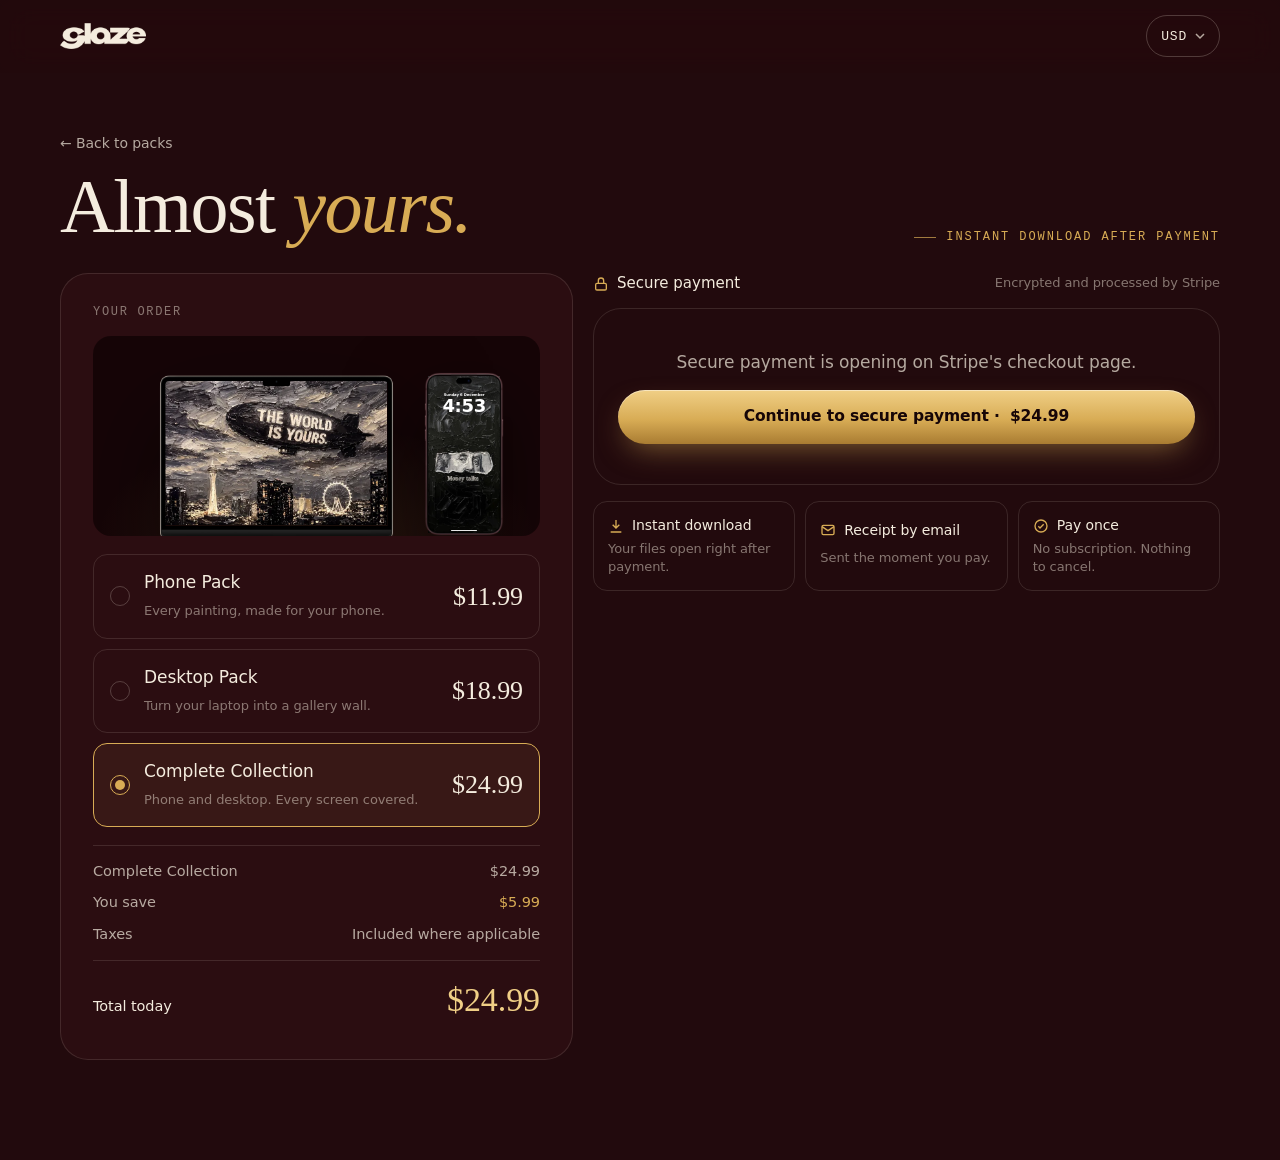
==== commit 77948e1e: "Use official Apple device bezels, add try-it-on section, cleaner checkout Hero, pack covers, lightbo" ====
--- a/public/checkout.html
+++ b/public/checkout.html
@@ -36,7 +36,7 @@
         <a class="back" href="index.html#packs">← Back to packs</a>
         <h1 class="display">Almost <em>yours.</em></h1>
       </div>
-      <span class="kicker">Pay here · Download instantly</span>
+      <span class="kicker">Instant download after payment</span>
     </div>
 
     <div class="co-grid">
@@ -51,16 +51,14 @@
           <div class="row"><span>Taxes</span><span>Included where applicable</span></div>
           <div class="row total"><span>Total today</span><span class="amt" data-sum-total></span></div>
         </div>
-        <div class="steps">
-          <div><span>1</span>Pay securely right here with card, Apple Pay or Google Pay.</div>
-          <div><span>2</span>Your download opens right after payment.</div>
-          <div><span>3</span>A receipt is sent to your email.</div>
-        </div>
       </section>
 
-      <!-- Payment: Stripe Embedded Checkout mounts here -->
-      <section class="co-card pay-card">
-        <h2>Secure payment</h2>
+      <!-- Payment: Stripe Embedded Checkout mounts here (one frame only) -->
+      <section class="pay-card">
+        <div class="pay-head">
+          <h2><svg width="16" height="16" viewBox="0 0 24 24" fill="none" stroke="currentColor" stroke-width="2"><rect x="4" y="11" width="16" height="10" rx="2"/><path d="M8 11V7a4 4 0 018 0v4"/></svg>Secure payment</h2>
+          <span>Encrypted and processed by Stripe</span>
+        </div>
         <div class="stripe-mount" id="stripe-checkout" aria-live="polite">
           <div class="pay-loading" data-pay-loading>
             <span class="spinner" aria-hidden="true"></span>
@@ -71,10 +69,11 @@
           <p>Secure payment is opening on Stripe's checkout page.</p>
           <a class="btn btn-gilt pay" data-fallback-link href="#">Continue to secure payment · <span data-sum-total></span></a>
         </div>
-        <div class="secure">
-          <svg width="14" height="14" viewBox="0 0 24 24" fill="none" stroke="currentColor" stroke-width="2"><rect x="4" y="11" width="16" height="10" rx="2"/><path d="M8 11V7a4 4 0 018 0v4"/></svg>
-          Payments are processed by Stripe. We never see your card details.
-        </div>
+        <ul class="assure">
+          <li><b><svg width="16" height="16" viewBox="0 0 24 24" fill="none" stroke="currentColor" stroke-width="2"><path d="M12 3v12M7 10l5 5 5-5M4 21h16"/></svg>Instant download</b>Your files open right after payment.</li>
+          <li><b><svg width="16" height="16" viewBox="0 0 24 24" fill="none" stroke="currentColor" stroke-width="2"><rect x="3" y="5" width="18" height="14" rx="2"/><path d="M3 7l9 6 9-6"/></svg>Receipt by email</b>Sent the moment you pay.</li>
+          <li><b><svg width="16" height="16" viewBox="0 0 24 24" fill="none" stroke="currentColor" stroke-width="2"><circle cx="12" cy="12" r="9"/><path d="M8 12.5l2.5 2.5L16 9.5"/></svg>Pay once</b>No subscription. Nothing to cancel.</li>
+        </ul>
       </section>
     </div>
   </main>
@@ -84,6 +83,7 @@
   <script src="assets/js/config.js"></script>
   <script src="assets/js/currency.js"></script>
   <script src="assets/js/effects.js"></script>
+  <script src="assets/js/devices.js"></script>
   <script src="assets/js/checkout.js"></script>
 </body>
 </html>
--- a/public/assets/css/style.css
+++ b/public/assets/css/style.css
@@ -158,77 +158,141 @@
     radial-gradient(60% 50% at 70% 55%, rgba(216, 172, 85, .16), transparent 70%),
     radial-gradient(50% 60% at 15% 10%, rgba(120, 28, 40, .55), transparent 70%);
 }
-.hero-grid { display: grid; grid-template-columns: 1.02fr 1fr; align-items: center; gap: clamp(32px, 5vw, 72px); }
+.hero-grid { display: grid; grid-template-columns: 1fr 1fr; align-items: center; gap: clamp(32px, 5vw, 72px); }
 .hero-copy { display: grid; gap: 26px; justify-items: start; }
-.hero-copy .display { font-size: clamp(52px, 7.2vw, 108px); }
+.hero-copy .display { font-size: clamp(46px, 5.8vw, 86px); }
 .hero-ctas { display: flex; flex-wrap: wrap; gap: 12px; margin-top: 4px; }
 .hero-meta { display: flex; flex-wrap: wrap; gap: 10px 22px; font-size: 14px; color: var(--ivory-mute); }
 .hero-meta span { display: inline-flex; align-items: center; gap: 8px; }
 .hero-meta svg { color: var(--gilt); flex: none; }
-
-.hero-stage { position: relative; aspect-ratio: 1 / .82; }
-.hero-stage .laptop { position: absolute; left: 0; top: 10%; width: 92%; }
-.hero-stage .phone { position: absolute; right: 0; bottom: 0; width: 27%; }
-.hero-stage .plate {
-  position: absolute; left: 4%; bottom: 2%; display: flex; align-items: center; gap: 10px;
-  background: rgba(22, 5, 7, .78); border: 1px solid var(--line-strong); backdrop-filter: blur(10px); -webkit-backdrop-filter: blur(10px);
-  border-radius: 999px; padding: 8px 14px 8px 10px; font-size: 13px; color: var(--ivory-dim);
-}
-.hero-stage .plate i { width: 8px; height: 8px; border-radius: 50%; background: var(--gilt); box-shadow: 0 0 0 4px rgba(216, 172, 85, .18); }
-.hero-stage .plate b { color: var(--ivory); font-weight: 500; }
 
 @media (max-width: 960px) {
   .hero-grid { grid-template-columns: 1fr; }
   .hero-copy { justify-items: center; text-align: center; }
   .hero-copy .lead { margin: 0 auto; }
   .hero-ctas, .hero-meta { justify-content: center; }
-  .hero-stage { max-width: 640px; width: 100%; margin: 8px auto 0; }
-  .hero-stage .laptop { left: 4%; width: 80%; top: 6%; }
-  .hero-stage .phone { width: 26%; }
-  .hero-stage .plate { left: 50%; transform: translateX(-50%); bottom: -2%; white-space: nowrap; }
+  .hero-stage { max-width: 620px; width: 100%; margin: 4px auto 0; }
+}
+@media (max-width: 960px) {
+  .hero { padding-top: 28px; }
+  .hero-grid { display: flex; flex-direction: column; align-items: center; text-align: center; gap: 18px; }
+  .hero-copy { display: contents; }
+  .hero-copy .kicker { order: 1; }
+  .hero-copy .display { order: 2; font-size: clamp(40px, 11vw, 64px); }
+  .hero-stage { order: 3; width: 100%; max-width: 560px; margin: 6px auto 10px; }
+  .hero-copy .lead { order: 4; margin: 0 auto; }
+  .hero-ctas { order: 5; justify-content: center; }
+  .hero-meta { order: 6; justify-content: center; }
 }
 @media (max-width: 520px) {
-  .hero-ctas { width: 100%; flex-direction: column; }
+  .hero-ctas { width: 100%; flex-direction: column; gap: 10px; }
   .hero-ctas .btn { width: 100%; }
-}
-
-/* ---------- Devices ---------- */
-.laptop { filter: drop-shadow(0 40px 50px rgba(0, 0, 0, .55)); }
-.laptop .lid {
-  position: relative; padding: 2.2% 2.2% 3%; border-radius: 14px 14px 4px 4px;
-  background: linear-gradient(180deg, #2c2a2b, #121112); border: 1px solid #3a3738;
-}
-.laptop .lid::before { content: ''; position: absolute; top: .9%; left: 50%; width: 1%; aspect-ratio: 1; border-radius: 50%; background: #2d3036; transform: translateX(-50%); }
-.laptop .screen { position: relative; aspect-ratio: 16 / 10; overflow: hidden; border-radius: 3px; background: #000; }
-.laptop .base {
-  position: relative; height: 0; padding-bottom: 3%; margin: 0 -4.5%;
-  background: linear-gradient(180deg, #d6d3d1, #9b9896 55%, #6d6a69); border-radius: 0 0 14px 14px / 0 0 60% 60%;
-}
-.laptop .base::before { content: ''; position: absolute; left: 42%; right: 42%; top: 0; height: 38%; background: #8a8785; border-radius: 0 0 8px 8px; }
-.phone {
-  position: relative; aspect-ratio: 9 / 19.5; padding: 3.2%; border-radius: 15% / 7%;
-  background: linear-gradient(145deg, #3a3637, #121112 60%); border: 1px solid #4b4647;
-  filter: drop-shadow(0 30px 40px rgba(0, 0, 0, .6));
-}
-.phone .screen { position: relative; width: 100%; height: 100%; overflow: hidden; border-radius: 12.5% / 5.8%; background: #000; }
-.phone .island { position: absolute; z-index: 3; top: 4.6%; left: 50%; width: 30%; height: 3.6%; border-radius: 999px; background: #000; transform: translateX(-50%); }
-.screen img { position: absolute; inset: 0; width: 100%; height: 100%; object-fit: cover; transition: opacity 1.4s ease; }
-.screen img.out { opacity: 0; }
-.screen::after { content: ''; position: absolute; inset: 0; pointer-events: none; background: linear-gradient(115deg, rgba(255, 255, 255, .10), transparent 38%); z-index: 2; }
-
-/* ---------- Proof strip ---------- */
-.strip { border-top: 1px solid var(--line); border-bottom: 1px solid var(--line); background: var(--ox-950); }
-.strip .wrap { display: grid; grid-template-columns: repeat(4, 1fr); }
-.strip div { display: flex; align-items: center; gap: 14px; padding: 26px 0; font-size: 15px; color: var(--ivory-dim); }
-.strip div + div { padding-left: 28px; border-left: 1px solid var(--line); }
-.strip b { display: block; color: var(--ivory); font-weight: 500; }
-.strip svg { color: var(--gilt); flex: none; }
+  .hero-ctas .btn-ghost { --h: 46px; border: 0; text-decoration: underline; text-underline-offset: 4px; font-weight: 500; color: var(--ivory-dim); }
+  .hero-meta { display: none; }
+}
+
+
+/* ---------- Real devices (official bezels) ---------- */
+.dev { position: relative; width: 100%; }
+.dev-frame { position: absolute; inset: 0; width: 100%; height: 100%; pointer-events: none; user-select: none; -webkit-user-drag: none; }
+.dev-screen { position: absolute; overflow: hidden; background: #000; -webkit-mask-size: 100% 100%; mask-size: 100% 100%; -webkit-mask-repeat: no-repeat; mask-repeat: no-repeat; container-type: inline-size; }
+.dev-wall { position: absolute; inset: 0; width: 100%; height: 100%; object-fit: cover; transition: opacity .8s ease; }
+.dev-wall.out { opacity: 0; }
+.dev-iphone { filter: drop-shadow(0 30px 40px rgba(0, 0, 0, .55)); }
+.dev-air, .dev-pro { filter: drop-shadow(0 40px 50px rgba(0, 0, 0, .5)); }
+.lock { position: absolute; inset: 0; color: #fff; text-align: center; pointer-events: none; text-shadow: 0 1px 10px rgba(0, 0, 0, .3); background: linear-gradient(rgba(0, 0, 0, .22), transparent 32%); }
+.lock-date { position: absolute; left: 0; right: 0; top: 11.2%; font: 600 5.2cqi/1 -apple-system, 'SF Pro Display', var(--sans); }
+.lock-time { position: absolute; left: 0; right: 0; top: 13.4%; font: 700 25cqi/1 -apple-system, 'SF Pro Display', var(--sans); letter-spacing: -.02em; }
+.lock-bar { position: absolute; left: 50%; bottom: 1.4%; width: 36%; height: 1.4cqi; border-radius: 9px; background: rgba(255, 255, 255, .9); transform: translateX(-50%); }
+
+/* Hero stage */
+.hero-stage { position: relative; aspect-ratio: 1 / .78; }
+.hero-stage .hero-mac { position: absolute; left: 0; top: 6%; width: 90%; }
+.hero-stage .hero-phone { position: absolute; right: 0; bottom: 0; width: 25%; }
+
+/* ---------- Proof ---------- */
+.proof { border-top: 1px solid var(--line); border-bottom: 1px solid var(--line); background: var(--ox-950); }
+.proof .wrap { display: grid; grid-template-columns: repeat(4, 1fr); gap: 12px; padding-top: 22px; padding-bottom: 22px; }
+.proof .wrap > div { display: grid; grid-template-columns: auto 1fr; column-gap: 14px; align-items: center; padding: 14px 16px; border-radius: 16px; background: rgba(244, 236, 222, .03); border: 1px solid var(--line); }
+.proof svg { grid-row: span 2; color: var(--gilt); }
+.proof b { font-weight: 500; font-size: 15px; color: var(--ivory); line-height: 1.3; }
+.proof span { font-size: 13.5px; color: var(--ivory-mute); line-height: 1.35; }
 @media (max-width: 900px) {
-  .strip .wrap { grid-template-columns: 1fr 1fr; }
-  .strip div:nth-child(3) { padding-left: 0; border-left: 0; }
-  .strip div:nth-child(n+3) { border-top: 1px solid var(--line); }
-}
-@media (max-width: 480px) { .strip div { font-size: 13.5px; gap: 10px; padding: 20px 0; } .strip div + div { padding-left: 16px; } }
+  .proof .wrap { grid-template-columns: 1fr 1fr; gap: 10px; padding-top: 16px; padding-bottom: 16px; }
+  .proof .wrap > div { grid-template-columns: 1fr; text-align: left; padding: 14px; row-gap: 2px; }
+  .proof svg { grid-row: auto; margin-bottom: 8px; }
+  .proof b { font-size: 14.5px; }
+  .proof span { font-size: 12.5px; }
+}
+
+/* ---------- Try it on ---------- */
+.try-grid { display: grid; grid-template-columns: 1.15fr .85fr; gap: clamp(28px, 5vw, 64px); align-items: center; }
+.try-stage {
+  position: relative; display: grid; place-items: center; aspect-ratio: 1 / .9; border-radius: var(--r-lg);
+  background: radial-gradient(60% 60% at 50% 45%, rgba(216, 172, 85, .14), transparent 70%), var(--ox-950);
+  border: 1px solid var(--line); perspective: 1400px; touch-action: pan-y; cursor: grab; user-select: none; -webkit-user-select: none; overflow: hidden;
+}
+.try-stage:active { cursor: grabbing; }
+.try-tilt { transform-style: preserve-3d; will-change: transform; display: grid; place-items: center; width: 100%; height: 100%; }
+.try-stage[data-kind="phone"] .dev { width: auto; height: 86%; aspect-ratio: 1470 / 3000; }
+.try-stage[data-kind="desktop"] .dev { width: 90%; }
+.try-hint { position: absolute; bottom: 14px; left: 50%; transform: translateX(-50%); display: inline-flex; align-items: center; gap: 8px; font: 500 11px/1 var(--mono); letter-spacing: .14em; text-transform: uppercase; color: var(--ivory-mute); padding: 8px 12px; border-radius: 999px; background: rgba(22, 5, 7, .7); transition: opacity .4s; pointer-events: none; }
+.try-hint.gone { opacity: 0; }
+.try-panel { display: grid; gap: 24px; }
+.seg { display: grid; grid-template-columns: repeat(3, 1fr); padding: 4px; border-radius: 999px; border: 1px solid var(--line-strong); }
+.seg button { height: 42px; border-radius: 999px; font-size: 14px; color: var(--ivory-dim); transition: background-color .2s, color .2s; white-space: nowrap; }
+.seg button[aria-selected="true"] { background: var(--ivory); color: var(--ink); font-weight: 500; }
+.try-row { display: grid; gap: 12px; }
+.try-label { font: 500 12px/1 var(--mono); letter-spacing: .14em; text-transform: uppercase; color: var(--ivory-mute); }
+.try-label b { font: 400 15px/1 var(--sans); letter-spacing: 0; text-transform: none; color: var(--ivory); margin-left: 8px; }
+.swatches { display: flex; gap: 12px; flex-wrap: wrap; }
+.swatches button { width: 36px; height: 36px; border-radius: 50%; background: var(--sw); box-shadow: inset 0 0 0 1px rgba(255, 255, 255, .25), inset 0 -6px 10px rgba(0, 0, 0, .25); outline: 2px solid transparent; outline-offset: 3px; transition: outline-color .2s, transform .2s; }
+.swatches button:hover { transform: scale(1.08); }
+.swatches button[aria-checked="true"] { outline-color: var(--gilt); }
+.walls { display: flex; gap: 10px; overflow-x: auto; padding: 4px 2px 8px; scroll-snap-type: x mandatory; scrollbar-width: none; }
+.walls::-webkit-scrollbar { display: none; }
+.walls button { flex: none; border-radius: 10px; overflow: hidden; scroll-snap-align: start; outline: 2px solid transparent; outline-offset: 2px; transition: outline-color .2s, transform .2s; }
+.walls button.phone { width: 54px; aspect-ratio: 9 / 19.5; }
+.walls button.desktop { width: 112px; aspect-ratio: 16 / 9; }
+.walls button img { width: 100%; height: 100%; object-fit: cover; }
+.walls button[aria-checked="true"] { outline-color: var(--gilt); }
+.try-alt { margin: -10px 0 0; text-align: center; font-size: 14px; color: var(--ivory-mute); }
+.try-alt a { color: var(--gilt); }
+.sr { position: absolute; width: 1px; height: 1px; overflow: hidden; clip: rect(0 0 0 0); white-space: nowrap; }
+@media (max-width: 900px) {
+  .try-grid { grid-template-columns: 1fr; }
+  .try-stage { aspect-ratio: 1 / 1.02; }
+  .seg button { font-size: 13px; }
+}
+
+/* ---------- Before / after ---------- */
+.compare-wrap { display: grid; grid-template-columns: .8fr 1.2fr; gap: clamp(32px, 5vw, 72px); align-items: center; }
+.compare-copy { display: grid; gap: 20px; }
+.pains { list-style: none; margin: 4px 0 0; padding: 0; display: grid; gap: 10px; font-size: 16px; color: var(--ink-dim); }
+.pains li { padding-left: 18px; position: relative; }
+.pains li::before { content: ''; position: absolute; left: 0; top: .62em; width: 7px; height: 7px; border-radius: 50%; background: rgba(34, 10, 13, .25); }
+.pains li:last-child::before { background: #8f2a35; }
+.pains b { color: var(--ink); font-weight: 600; }
+.compare .dev-screen { cursor: ew-resize; touch-action: pan-y; }
+.compare .stock {
+  position: absolute; inset: 0; z-index: 1; clip-path: inset(0 calc(100% - var(--pos, 50%)) 0 0);
+  background: radial-gradient(120% 90% at 100% 110%, #7fc4ff 0%, transparent 55%), radial-gradient(90% 80% at 0% 100%, #2a6ee8 0%, transparent 60%), linear-gradient(160deg, #0d2a6b 0%, #1d55c7 45%, #5aa6f5 100%);
+}
+.compare .stock::before { content: ''; position: absolute; inset: 0; background: radial-gradient(140% 60% at 30% 110%, rgba(255, 255, 255, .22), transparent 60%), radial-gradient(120% 50% at 80% 120%, rgba(255, 255, 255, .16), transparent 60%); }
+.compare .stock span, .compare .after-tag { position: absolute; top: 6%; font: 500 2cqi/1 var(--mono); letter-spacing: .14em; text-transform: uppercase; padding: .8em 1em; border-radius: 999px; background: rgba(0, 0, 0, .45); color: #fff; white-space: nowrap; }
+.compare .stock span { left: 3%; }
+.compare .after-tag { right: 3%; z-index: 1; background: rgba(22, 5, 7, .7); color: var(--gilt-hi); }
+.compare .handle { position: absolute; z-index: 3; top: 0; bottom: 0; left: var(--pos, 50%); width: 2px; margin-left: -1px; background: #fff; box-shadow: 0 0 20px rgba(0, 0, 0, .4); pointer-events: none; }
+.compare .handle::after { content: '‹ ›'; position: absolute; top: 50%; left: 50%; width: 42px; height: 42px; margin: -21px 0 0 -21px; border-radius: 50%; background: #fff; color: var(--ink); display: grid; place-items: center; font: 600 16px/1 var(--sans); box-shadow: 0 6px 20px rgba(0, 0, 0, .35); }
+.compare input[type=range] { position: absolute; inset: 0; z-index: 4; width: 100%; height: 100%; opacity: 0; cursor: ew-resize; margin: 0; }
+@media (max-width: 860px) { .compare-wrap { grid-template-columns: 1fr; } .compare { order: -1; } }
+
+/* ---------- Manifesto ---------- */
+.manifesto { text-align: center; }
+.manifesto .big { font-family: var(--serif); font-size: clamp(34px, 4.8vw, 64px); line-height: 1.08; letter-spacing: -.015em; margin: 28px auto 0; max-width: 20ch; text-wrap: balance; }
+.manifesto .big .w { transition: color .5s; color: rgba(244, 236, 222, .18); }
+.manifesto .big .w.on { color: var(--ivory); }
+.manifesto .big .w.on.em { color: var(--gilt); font-style: italic; }
 
 /* ---------- Sections ---------- */
 .section { padding: clamp(80px, 12vw, 150px) 0; position: relative; }
@@ -236,48 +300,6 @@
 .light .lead { color: var(--ink-dim); }
 .light .kicker { color: #8f2a35; }
 .light .display em, .light .h2 em { color: #8f2a35; }
-
-/* ---------- Problem ---------- */
-.problem-grid { display: grid; grid-template-columns: repeat(3, 1fr); gap: 1px; background: rgba(34, 10, 13, .14); border: 1px solid rgba(34, 10, 13, .14); border-radius: var(--r-lg); overflow: hidden; }
-.problem-grid > div { background: var(--ivory); padding: clamp(26px, 3vw, 40px); display: grid; gap: 12px; align-content: start; }
-.problem-grid .n { font: 500 12px/1 var(--mono); letter-spacing: .14em; color: #8f2a35; }
-.problem-grid h3 { font-family: var(--serif); font-weight: 400; font-size: 30px; line-height: 1.05; margin: 6px 0 0; }
-.problem-grid p { margin: 0; color: var(--ink-dim); font-size: 16px; }
-@media (max-width: 860px) { .problem-grid { grid-template-columns: 1fr; } }
-
-/* Before / after */
-.compare-wrap { margin-top: clamp(64px, 9vw, 110px); display: grid; grid-template-columns: .8fr 1.2fr; gap: clamp(32px, 5vw, 72px); align-items: center; }
-.compare-copy { display: grid; gap: 20px; }
-.compare-copy .hint { font: 500 12px/1 var(--mono); letter-spacing: .14em; text-transform: uppercase; color: var(--ink-dim); display: flex; align-items: center; gap: 10px; }
-.compare .screen { cursor: ew-resize; touch-action: pan-y; user-select: none; -webkit-user-select: none; }
-.compare .stock {
-  position: absolute; inset: 0; z-index: 1; clip-path: inset(0 calc(100% - var(--pos, 50%)) 0 0);
-  background:
-    radial-gradient(120% 90% at 100% 110%, #7fc4ff 0%, transparent 55%),
-    radial-gradient(90% 80% at 0% 100%, #2a6ee8 0%, transparent 60%),
-    linear-gradient(160deg, #0d2a6b 0%, #1d55c7 45%, #5aa6f5 100%);
-}
-.compare .stock::before {
-  content: ''; position: absolute; inset: 0;
-  background: radial-gradient(140% 60% at 30% 110%, rgba(255, 255, 255, .22), transparent 60%), radial-gradient(120% 50% at 80% 120%, rgba(255, 255, 255, .16), transparent 60%);
-}
-.compare .stock span, .compare .after-tag {
-  position: absolute; top: 5%; font: 500 11px/1 var(--mono); letter-spacing: .14em; text-transform: uppercase;
-  padding: 7px 10px; border-radius: 999px; background: rgba(0, 0, 0, .45); color: #fff; backdrop-filter: blur(6px);
-}
-.compare .stock span { left: 4%; }
-.compare .after-tag { right: 4%; z-index: 1; background: rgba(22, 5, 7, .7); color: var(--gilt-hi); }
-.compare .handle {
-  position: absolute; z-index: 3; top: 0; bottom: 0; left: var(--pos, 50%); width: 2px; margin-left: -1px; background: #fff;
-  box-shadow: 0 0 20px rgba(0, 0, 0, .4); pointer-events: none;
-}
-.compare .handle::after {
-  content: '‹ ›'; position: absolute; top: 50%; left: 50%; width: 44px; height: 44px; margin: -22px 0 0 -22px; border-radius: 50%;
-  background: #fff; color: var(--ink); display: grid; place-items: center; font: 600 16px/1 var(--sans); letter-spacing: 2px;
-  box-shadow: 0 6px 20px rgba(0, 0, 0, .35);
-}
-.compare input[type=range] { position: absolute; inset: 0; z-index: 4; width: 100%; height: 100%; opacity: 0; cursor: ew-resize; margin: 0; }
-@media (max-width: 860px) { .compare-wrap { grid-template-columns: 1fr; } }
 
 /* ---------- Gallery ---------- */
 .filters { display: inline-flex; gap: 4px; padding: 4px; border: 1px solid var(--line-strong); border-radius: 999px; }
@@ -328,60 +350,7 @@
 .card .cap b { font-family: var(--serif); font-weight: 400; font-size: 22px; line-height: 1.1; }
 .card .cap span { font-size: 13px; color: var(--gilt); white-space: nowrap; }
 @media (hover: none) { .card .cap { opacity: 1; transform: none; padding-top: 30px; } .card .cap span { display: none; } .card .cap b { font-size: 17px; } }
-.gallery-foot { display: grid; justify-items: center; gap: 18px; margin-top: 40px; text-align: center; }
-.gallery-foot p { margin: 0; color: var(--ivory-mute); font-size: 14px; max-width: 60ch; }
-
-/* ---------- Lock screen ---------- */
-.lock-grid { display: grid; grid-template-columns: 1fr 1fr; gap: clamp(40px, 6vw, 90px); align-items: center; }
-.lock-stage { position: relative; display: grid; place-items: center; padding: 20px 0; }
-.lock-stage::before { content: ''; position: absolute; width: 80%; aspect-ratio: 1; border-radius: 50%; background: radial-gradient(closest-side, rgba(216, 172, 85, .22), transparent); }
-.lock-stage .phone { width: min(320px, 70vw); }
-.lock-ui { position: absolute; inset: 0; z-index: 2; color: #fff; text-align: center; padding-top: 16%; text-shadow: 0 2px 12px rgba(0, 0, 0, .35); pointer-events: none; }
-.lock-ui .date { font: 600 15px/1 var(--sans); opacity: .92; }
-.lock-ui .time { font: 600 clamp(64px, 18vw, 84px)/1 var(--sans); letter-spacing: -.03em; margin-top: 6px; }
-.lock-ui .bar { position: absolute; bottom: 1.6%; left: 50%; width: 36%; height: 5px; border-radius: 9px; background: #fff; transform: translateX(-50%); }
-.lock-copy { display: grid; gap: 22px; }
-.lock-list { list-style: none; margin: 8px 0 0; padding: 0; display: grid; gap: 4px; }
-.lock-list button {
-  width: 100%; display: flex; align-items: center; gap: 14px; padding: 10px; border-radius: 14px; text-align: left; transition: background-color .2s;
-}
-.lock-list button:hover { background: rgba(244, 236, 222, .05); }
-.lock-list button[aria-pressed="true"] { background: rgba(244, 236, 222, .08); }
-.lock-list img { width: 42px; height: 64px; border-radius: 8px; object-fit: cover; flex: none; }
-.lock-list b { display: block; font-family: var(--serif); font-weight: 400; font-size: 22px; line-height: 1.1; }
-.lock-list small { color: var(--ivory-mute); font-size: 13px; }
-.lock-list button[aria-pressed="true"] small { color: var(--gilt); }
-@media (max-width: 860px) {
-  .lock-grid { grid-template-columns: 1fr; }
-  .lock-list { grid-template-columns: repeat(3, 1fr); gap: 8px; }
-  .lock-list button { flex-direction: column; text-align: center; gap: 8px; }
-  .lock-list b { font-size: 16px; }
-  .lock-list small { display: none; }
-  .lock-list li:nth-child(n+4) { display: none; }
-}
-
-/* ---------- Manifesto ---------- */
-.manifesto { text-align: center; }
-.manifesto .big { font-family: var(--serif); font-size: clamp(34px, 4.8vw, 64px); line-height: 1.08; letter-spacing: -.015em; margin: 28px auto 0; max-width: 20ch; text-wrap: balance; }
-.manifesto .big .w { transition: color .5s; color: rgba(34, 10, 13, .2); }
-.manifesto .big .w.on { color: var(--ink); }
-.manifesto .big .w.on.em { color: #8f2a35; font-style: italic; }
-.manifesto .sign { margin-top: 34px; display: inline-flex; flex-direction: column; align-items: center; gap: 10px; font: 500 12px/1 var(--mono); letter-spacing: .14em; text-transform: uppercase; color: var(--ink-dim); }
-.manifesto .sign img { height: 30px; }
-
-/* ---------- What you get ---------- */
-.get-grid { display: grid; grid-template-columns: repeat(4, 1fr); gap: 16px; }
-.get {
-  border: 1px solid var(--line); border-radius: var(--r-lg); padding: 28px; display: grid; gap: 14px; align-content: start;
-  background: linear-gradient(180deg, rgba(244, 236, 222, .035), transparent);
-}
-.get .n { font: 500 12px/1 var(--mono); letter-spacing: .14em; color: var(--gilt); }
-.get h3 { font-family: var(--serif); font-weight: 400; font-size: 28px; line-height: 1.05; margin: 18px 0 0; }
-.get p { margin: 0; color: var(--ivory-dim); font-size: 15.5px; }
-.devices { display: flex; flex-wrap: wrap; justify-content: center; gap: 10px; margin-top: 40px; }
-.devices span { border: 1px solid var(--line); border-radius: 999px; padding: 10px 16px; font-size: 14px; color: var(--ivory-dim); display: inline-flex; align-items: center; gap: 8px; }
-@media (max-width: 1000px) { .get-grid { grid-template-columns: 1fr 1fr; } }
-@media (max-width: 560px) { .get-grid { grid-template-columns: 1fr; } }
+.gallery-note { margin: 28px auto 0; text-align: center; color: var(--ivory-mute); font-size: 13.5px; max-width: 60ch; }
 
 /* ---------- Packs ---------- */
 .packs { display: grid; grid-template-columns: repeat(3, 1fr); gap: 18px; align-items: stretch; }
@@ -394,8 +363,12 @@
   position: absolute; z-index: 3; top: 16px; right: 16px; font: 500 11px/1 var(--mono); letter-spacing: .12em; text-transform: uppercase;
   background: var(--gilt); color: var(--ox-950); padding: 8px 11px; border-radius: 999px;
 }
-.pack .cover { position: relative; height: 210px; overflow: hidden; background: var(--ox-950); }
-.pack .cover img { position: absolute; border-radius: 8px; object-fit: cover; box-shadow: 0 14px 30px rgba(0, 0, 0, .55); border: 1px solid rgba(255, 255, 255, .08); }
+.pack .cover { position: relative; display: block; height: 220px; overflow: hidden; background: radial-gradient(70% 80% at 50% 100%, rgba(216, 172, 85, .14), transparent 70%), var(--ox-950); }
+.pack .cover .dev { position: absolute; }
+.cover-phone .c-phone { width: 22%; left: 39%; top: 8%; }
+.cover-desktop .c-mac { width: 92%; left: 4%; top: 12%; }
+.cover-complete .c-mac { width: 84%; left: 2%; top: 14%; }
+.cover-complete .c-phone { width: 22%; right: 5%; top: 22%; }
 .pack .body { padding: 26px 26px 28px; display: flex; flex-direction: column; gap: 14px; flex: 1; }
 .pack h3 { font-family: var(--serif); font-weight: 400; font-size: 34px; line-height: 1; margin: 0; }
 .pack .tagline { color: var(--ivory-dim); font-size: 15px; margin-top: -4px; }
@@ -408,7 +381,6 @@
 .pack li { display: flex; gap: 10px; align-items: flex-start; }
 .pack li::before { content: ''; flex: none; width: 16px; height: 16px; margin-top: 3px; border-radius: 50%; background: rgba(216, 172, 85, .16) url("data:image/svg+xml,%3Csvg xmlns='http://www.w3.org/2000/svg' viewBox='0 0 16 16'%3E%3Cpath d='M4.5 8.2l2.2 2.2 4.8-4.8' stroke='%23d8ac55' stroke-width='1.6' fill='none' stroke-linecap='round'/%3E%3C/svg%3E") center/16px no-repeat; }
 .pack .btn { margin-top: 10px; }
-.pack .fine { text-align: center; font-size: 12.5px; color: var(--ivory-mute); }
 @media (max-width: 1000px) {
   .packs { grid-template-columns: 1fr; max-width: 520px; margin: 0 auto; }
   .pack.featured { order: -1; }
@@ -501,8 +473,8 @@
 }
 .lightbox.open .lb-panel { transform: none; }
 .lb-device { display: grid; place-items: center; }
-.lb-device .laptop { width: 100%; }
-.lb-device .phone { width: min(250px, 60vw); }
+.lb-device[data-kind="desktop"] .dev { width: 100%; }
+.lb-device[data-kind="phone"] .dev { width: min(260px, 58vw); }
 .lb-info { display: grid; gap: 14px; align-content: center; }
 .lb-info h3 { font-family: var(--serif); font-weight: 400; font-size: clamp(34px, 4vw, 48px); line-height: 1; margin: 0; }
 .lb-info p { margin: 0; color: var(--ivory-dim); }
@@ -540,7 +512,13 @@
 .co-card { border-radius: var(--r-lg); padding: clamp(20px, 3vw, 32px); background: var(--ox-850); border: 1px solid var(--line); }
 .co-card h2 { margin: 0 0 18px; font: 500 12px/1 var(--mono); letter-spacing: .14em; text-transform: uppercase; color: var(--ivory-mute); }
 .co-preview { position: relative; height: 200px; border-radius: var(--r); overflow: hidden; background: var(--ox-950); margin-bottom: 18px; }
-.co-preview img { position: absolute; object-fit: cover; border-radius: 8px; box-shadow: 0 14px 30px rgba(0, 0, 0, .55); transition: all .4s var(--ease); }
+.co-preview { background: radial-gradient(70% 80% at 50% 100%, rgba(216, 172, 85, .14), transparent 70%), var(--ox-950); }
+.co-preview .dev { position: absolute; }
+.co-preview[data-pack="phone"] .c-phone { width: 20%; left: 40%; top: 8%; }
+.co-preview[data-pack="desktop"] .c-mac { width: 80%; left: 10%; top: 10%; }
+.co-preview[data-pack="complete"] .c-mac { width: 66%; left: 8%; top: 10%; }
+.co-preview[data-pack="complete"] .c-phone { width: 18%; right: 8%; top: 18%; }
+.co-preview > img { position: absolute; object-fit: cover; border-radius: 8px; box-shadow: 0 14px 30px rgba(0, 0, 0, .55); transition: all .4s var(--ease); }
 .pack-options { display: grid; gap: 10px; }
 .pack-opt { display: grid; grid-template-columns: auto 1fr auto; align-items: center; gap: 14px; padding: 14px 16px; border-radius: 14px; border: 1px solid var(--line); cursor: pointer; transition: border-color .2s, background-color .2s; }
 .pack-opt:hover { border-color: var(--line-strong); }
@@ -560,15 +538,22 @@
 .steps { margin-top: 18px; display: grid; gap: 10px; font-size: 14px; color: var(--ivory-dim); }
 .steps div { display: flex; gap: 12px; align-items: flex-start; }
 .steps span { flex: none; width: 24px; height: 24px; border-radius: 50%; display: grid; place-items: center; background: rgba(216, 172, 85, .14); color: var(--gilt); font: 500 12px/1 var(--mono); }
-.pay-card { background: #fff; color: #1a1a1a; border-color: transparent; }
-.pay-card h2 { color: #6b6b6b; }
-.stripe-mount { min-height: 460px; }
-.pay-loading { display: flex; align-items: center; justify-content: center; gap: 12px; min-height: 420px; color: #555; font-size: 15px; }
+.pay-card { background: none; border: 0; padding: 0; }
+.pay-head { display: flex; align-items: center; justify-content: space-between; gap: 12px; margin-bottom: 14px; }
+.pay-head h2 { margin: 0; display: inline-flex; align-items: center; gap: 8px; font: 500 15px/1 var(--sans); letter-spacing: 0; text-transform: none; color: var(--ivory); }
+.pay-head h2 svg { color: var(--gilt); }
+.pay-head span { font-size: 13px; color: var(--ivory-mute); }
+.stripe-mount { min-height: 520px; border-radius: var(--r-lg); overflow: hidden; background: #fff; }
+.pay-loading { display: flex; align-items: center; justify-content: center; gap: 12px; min-height: 520px; color: #555; font-size: 15px; }
+.assure { list-style: none; margin: 16px 0 0; padding: 0; display: grid; grid-template-columns: repeat(3, 1fr); gap: 10px; }
+.assure li { display: grid; gap: 4px; padding: 14px; border-radius: 14px; border: 1px solid var(--line); font-size: 13px; color: var(--ivory-mute); line-height: 1.4; }
+.assure b { color: var(--ivory); font-weight: 500; font-size: 14px; display: flex; align-items: center; gap: 8px; }
+.assure svg { color: var(--gilt); flex: none; }
+@media (max-width: 560px) { .assure { grid-template-columns: 1fr; } }
 .spinner { width: 22px; height: 22px; border-radius: 50%; border: 2px solid rgba(0, 0, 0, .12); border-top-color: var(--gilt-lo); animation: spin .8s linear infinite; }
 @keyframes spin { to { transform: rotate(360deg); } }
-.pay-fallback { display: grid; gap: 14px; padding: 30px 0; text-align: center; color: #333; }
+.pay-fallback { display: grid; gap: 14px; padding: 40px 24px; text-align: center; color: var(--ivory-dim); border-radius: var(--r-lg); border: 1px solid var(--line); }
 .pay-fallback p { margin: 0; }
-.secure { margin-top: 16px; display: flex; align-items: center; justify-content: center; gap: 8px; font-size: 13px; color: #6b6b6b; text-align: center; }
 @media (max-width: 900px) { .co-grid { grid-template-columns: 1fr; } }
 
 /* =========================================================
